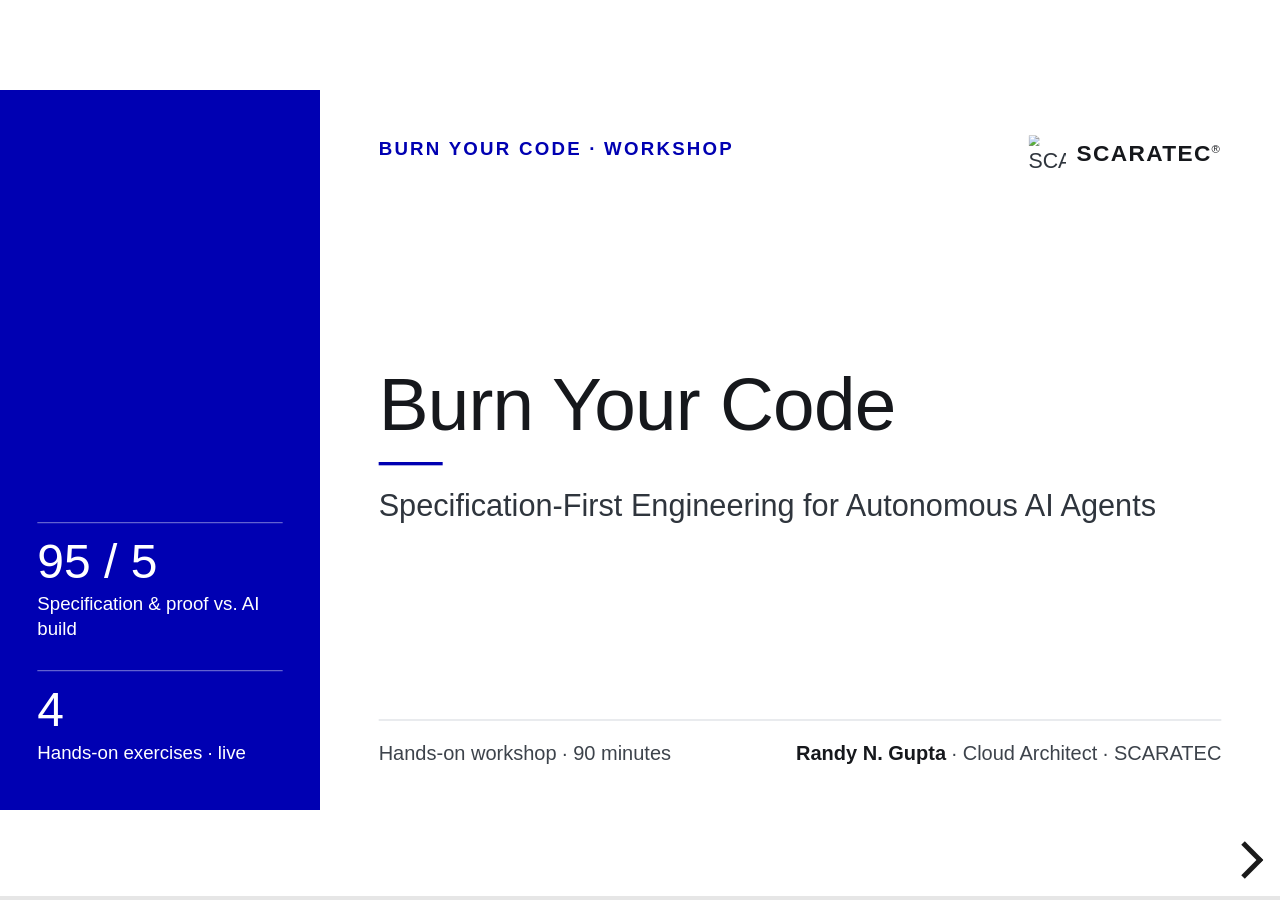
==== facilitator/slides/index.html @ 40cc586d "feat(facilitator): add the offline workshop deck and PDF 25 Reveal.js slides in SCARATEC design with" ====
<!doctype html>
<html lang="en">
<head>
  <meta charset="utf-8">
  <meta name="viewport" content="width=device-width, initial-scale=1.0">
  <title>Burn Your Code — Specification-First Engineering for Autonomous AI Agents</title>
  <link rel="stylesheet" href="reveal/dist/reset.css">
  <link rel="stylesheet" href="reveal/dist/reveal.css">
  <link rel="stylesheet" href="schriften/schriften.css">
  <link rel="stylesheet" href="deck.css">
</head>
<body>
  <div class="reveal">
    <div class="slides">

      <!-- 1 · Title -->
      <section class="slide slide--light" data-background-color="#ffffff">
        <div class="split-frame">
          <div class="split-pillar">
            <div class="pillar-metric">
              <p class="pillar-number">95 / 5</p>
              <p class="pillar-label">Specification &amp; proof vs. AI build</p>
            </div>
            <div class="pillar-metric">
              <p class="pillar-number">4</p>
              <p class="pillar-label">Hands-on exercises · live</p>
            </div>
          </div>
          <div class="split-stage">
            <div class="split-top">
              <p class="eyebrow">BURN YOUR CODE · WORKSHOP</p>
              <div class="brand-lockup">
                <img class="brand-emblem" src="marke/scaratec-logo-320.png" alt="SCARATEC emblem">
                <span class="brand-word">SCARATEC<sup>®</sup></span>
              </div>
            </div>
            <div class="hero-block">
              <h1 class="hero-title">Burn Your Code</h1>
              <div class="hero-rule"></div>
              <p class="hero-subtitle">Specification-First Engineering for Autonomous AI Agents</p>
            </div>
            <div class="split-footer">
              <span>Hands-on workshop · 90 minutes</span>
              <span><strong>Randy N. Gupta</strong> · Cloud Architect · SCARATEC</span>
            </div>
          </div>
        </div>
        <aside class="notes">
          Welcome. Today nobody writes application code by hand. We write what the code must do — and let an agent build it.
        </aside>
      </section>

      <!-- 2 · About me -->
      <section class="slide slide--light" data-background-color="#ffffff">
        <div class="slide-frame">
          <div class="slide-header">
            <div class="slide-header-main">
              <p class="eyebrow">02 · ABOUT ME</p>
            </div>
            <span class="slide-index">02 / 25</span>
          </div>
          <div class="slide-body">
            <div class="about-grid">
              <img class="about-photo" src="media/randy.jpg" alt="Portrait of Randy N. Gupta">
              <div>
                <h2 class="about-name">Randy N. Gupta</h2>
                <div class="hero-rule"></div>
                <p class="about-role">Cloud Architect · SCARATEC</p>
                <p class="about-contact">gupta@scaratec.com · www.scaratec.com</p>
                <div class="about-brand-focus">
                  <img class="brand-emblem" src="marke/scaratec-logo-320.png" alt="SCARATEC emblem">
                  <span class="brand-word">SCARATEC<sup>®</sup></span>
                </div>
              </div>
            </div>
          </div>
          <div class="about-badges-bar">
            <p class="about-badges-label">Certifications &amp; community</p>
            <div class="about-badges-list">
              <div class="badge-item">
                <img src="media/gde-cloud-ai.png" alt="Google Developer Expert — Google Cloud: Cloud AI">
                <span>Google Developer Expert · Cloud AI</span>
              </div>
              <div class="badge-item">
                <img src="media/cert-pca.png" alt="Google Cloud Professional Cloud Architect">
                <span>Professional Cloud Architect</span>
              </div>
            </div>
          </div>
        </div>
        <aside class="notes">
          I design cloud platforms at SCARATEC and build services with AI agents every day — specification first.
        </aside>
      </section>

      <!-- 3 · Agenda (90 min) -->
      <section class="slide slide--light" data-background-color="#ffffff">
        <div class="slide-frame">
          <div class="slide-header">
            <div class="slide-header-main">
              <p class="eyebrow">WORKSHOP SCHEDULE</p>
              <h2 class="slide-title">Agenda (90 min)</h2>
            </div>
            <span class="slide-index">03 / 25</span>
          </div>
          <div class="slide-body slide-body--top">
            <table class="deck-table agenda-table">
              <thead>
                <tr>
                  <th>Time</th>
                  <th>Block</th>
                </tr>
              </thead>
              <tbody>
                <tr>
                  <td class="agenda-time">0:00</td>
                  <td>Why specification-first</td>
                </tr>
                <tr>
                  <td class="agenda-time">0:08</td>
                  <td>Video: one prompt, a complete MCP server</td>
                </tr>
                <tr>
                  <td class="agenda-time">0:13</td>
                  <td>EquiGuard and the setup check</td>
                </tr>
                <tr class="agenda-row--exercise">
                  <td class="agenda-time">0:18</td>
                  <td>Exercise 1 · Decide the fence <span class="agenda-tag">▸ HANDS-ON</span></td>
                </tr>
                <tr class="agenda-row--exercise">
                  <td class="agenda-time">0:33</td>
                  <td>Exercise 2 · Make it red <span class="agenda-tag">▸ HANDS-ON</span></td>
                </tr>
                <tr class="agenda-row--exercise">
                  <td class="agenda-time">0:49</td>
                  <td>Exercise 3 · Let the critic find the bugs <span class="agenda-tag">▸ HANDS-ON</span></td>
                </tr>
                <tr class="agenda-row--exercise">
                  <td class="agenda-time">1:06</td>
                  <td>Exercise 4 · Burn your code <span class="agenda-tag">▸ HANDS-ON</span></td>
                </tr>
                <tr>
                  <td class="agenda-time">1:24</td>
                  <td>Wrap-up</td>
                </tr>
              </tbody>
            </table>
          </div>
        </div>
      </section>

      <!-- 4 · Vibe coding builds a house of cards -->
      <section class="slide slide--light" data-background-color="#ffffff">
        <div class="slide-frame">
          <div class="slide-header">
            <div class="slide-header-main">
              <p class="eyebrow">THE PROBLEM</p>
              <h2 class="slide-title">Vibe coding builds a house of cards</h2>
            </div>
            <span class="slide-index">04 / 25</span>
          </div>
          <div class="slide-body">
            <div class="card-grid-3">
              <div class="info-card">
                <p class="card-num">01</p>
                <p class="card-text">AI writes code faster than teams make decisions.</p>
              </div>
              <div class="info-card">
                <p class="card-num">02</p>
                <p class="card-text">Agents remember nothing between sessions.</p>
              </div>
              <div class="info-card">
                <p class="card-num">03</p>
                <p class="card-text">Every assumption that is not written down is renegotiated — or hallucinated — on the next prompt.</p>
              </div>
            </div>
          </div>
        </div>
        <aside class="notes">
          Ad-hoc prompting gives plausible code in minutes and unmaintainable debt in hours. The problem is not the model; it is the missing record of decisions.
        </aside>
      </section>

      <!-- 5 · The 95 / 5 shift -->
      <section class="slide slide--light" data-background-color="#ffffff">
        <div class="slide-frame">
          <div class="slide-header">
            <div class="slide-header-main">
              <p class="eyebrow">SPECIFICATION-FIRST</p>
              <h2 class="slide-title">The 95 / 5 shift</h2>
            </div>
            <span class="slide-index">05 / 25</span>
          </div>
          <div class="slide-body">
            <div class="shift-grid">
              <div class="shift-box shift-box--95">
                <p class="shift-big">95 %</p>
                <p class="shift-desc">understand the problem, decide, make it verifiable</p>
              </div>
              <div class="shift-box shift-box--5">
                <p class="shift-big">5 %</p>
                <p class="shift-desc">implementation by the AI</p>
              </div>
            </div>
            <div class="callout-bar callout-bar--blue">
              When the specification is complete, code becomes a disposable build artifact.
            </div>
          </div>
        </div>
      </section>

      <!-- 6 · The specification triad -->
      <section class="slide slide--light" data-background-color="#ffffff">
        <div class="slide-frame">
          <div class="slide-header">
            <div class="slide-header-main">
              <p class="eyebrow">THREE ARTIFACTS</p>
              <h2 class="slide-title">The specification triad</h2>
            </div>
            <span class="slide-index">06 / 25</span>
          </div>
          <div class="slide-body">
            <table class="deck-table triad-table">
              <thead>
                <tr>
                  <th>Register</th>
                  <th>Question</th>
                  <th>Where</th>
                </tr>
              </thead>
              <tbody>
                <tr>
                  <td class="triad-register">ADR — Architecture Decision Record</td>
                  <td>Why?</td>
                  <td class="triad-where">governance/adr/</td>
                </tr>
                <tr>
                  <td class="triad-register">LIM — Limitation Record</td>
                  <td>Where not (yet)?</td>
                  <td class="triad-where">governance/limitations/</td>
                </tr>
                <tr>
                  <td class="triad-register">Feature file + black-box steps</td>
                  <td>What, observably?</td>
                  <td class="triad-where">bdd/</td>
                </tr>
              </tbody>
            </table>
            <div class="callout-bar">
              All of it is Markdown and Gherkin: one agent can read the whole specification in one context window.
            </div>
          </div>
        </div>
      </section>

      <!-- 7 · Five phases, one rule -->
      <section class="slide slide--light" data-background-color="#ffffff">
        <div class="slide-frame">
          <div class="slide-header">
            <div class="slide-header-main">
              <p class="eyebrow">WORKFLOW</p>
              <h2 class="slide-title">Five phases, one rule</h2>
            </div>
            <span class="slide-index">07 / 25</span>
          </div>
          <div class="slide-body">
            <div class="phase-list">
              <div class="phase-row">
                <span class="phase-num">1.</span>
                <span class="phase-text">Decide → ADRs, LIMs</span>
                <span></span>
              </div>
              <div class="phase-row">
                <span class="phase-num">2.</span>
                <span class="phase-text">Error paths, then feature files</span>
                <span class="status-badge status-badge--red">■ RED</span>
              </div>
              <div class="phase-row">
                <span class="phase-num">3.</span>
                <span class="phase-text">Specification critic</span>
                <span class="status-badge status-badge--audited">◎ AUDITED</span>
              </div>
              <div class="phase-row">
                <span class="phase-num">4.</span>
                <span class="phase-text">Black-box steps + honesty audit</span>
                <span class="status-badge status-badge--still-red">◆ STILL RED</span>
              </div>
              <div class="phase-row">
                <span class="phase-num">5.</span>
                <span class="phase-text">Autonomous implementation, any language</span>
                <span class="status-badge status-badge--green">▲ GREEN</span>
              </div>
            </div>
            <div class="callout-bar callout-bar--dark">
              <strong>Feedback loop rule:</strong> whatever the critic, the audit or reality finds changes the ADR, LIM or feature file first — never the code directly.
            </div>
          </div>
        </div>
        <aside class="notes">
          Today you walk through phases 1, 2, 3 and 5. Phase 4 is the bonus.
        </aside>
      </section>

      <!-- 8 · Before the video (Dark) -->
      <section class="slide slide--dark" data-background-color="#0b0d12">
        <div class="slide-frame">
          <div class="slide-header">
            <div class="slide-header-main">
              <p class="eyebrow">LIVE RECORDING · CONTEXT</p>
              <h2 class="slide-title">Before the video</h2>
            </div>
            <span class="slide-index">08 / 25</span>
          </div>
          <div class="slide-body">
            <div class="dark-grid-2x2">
              <div class="dark-card">
                <p class="dark-card-label">SYSTEM</p>
                <p class="dark-card-value"><code>imap-mcp</code></p>
                <p class="dark-card-sub">a security-focused MCP server for mailboxes</p>
              </div>
              <div class="dark-card">
                <p class="dark-card-label">START</p>
                <p class="dark-card-value">0 lines</p>
                <p class="dark-card-sub">of server code</p>
              </div>
              <div class="dark-card">
                <p class="dark-card-label">INPUT (READ-ONLY)</p>
                <p class="dark-card-value">525 scenarios</p>
                <p class="dark-card-sub">40 ADRs · 23 LIMs · read-only</p>
              </div>
              <div class="dark-card">
                <p class="dark-card-label">AGENT</p>
                <p class="dark-card-value">Gemini 3.8 Flash</p>
                <p class="dark-card-sub">One prompt in the Antigravity CLI</p>
              </div>
            </div>
          </div>
        </div>
      </section>

      <!-- 9 · Video (Dark) -->
      <section class="slide slide--dark" data-background-color="#0b0d12">
        <div class="video-slide-frame">
          <div class="video-header">
            <p class="eyebrow">AUTONOMOUS REBUILD · 3:20 · NO SOUND</p>
            <p class="video-hint">Click video or press Enter to play / pause</p>
          </div>
          <div class="video-stage">
            <video id="rebuild-video" class="video-player" controls muted playsinline preload="metadata" poster="media/video-poster.png">
              <source src="media/Burn-Your-Code-Autonomous-Rebuild-imap-mcp.mp4" type="video/mp4">
            </video>
            <img class="video-print-poster" src="media/video-poster.png" alt="Autonomous rebuild video poster showing imap-mcp counters">
          </div>
        </div>
        <aside class="notes">
          Let it run. Point at the counters at the bottom: agent time, lines of Python, scenarios green.
        </aside>
      </section>

      <!-- 10 · What really happened -->
      <section class="slide slide--light" data-background-color="#ffffff">
        <div class="slide-frame">
          <div class="slide-header">
            <div class="slide-header-main">
              <p class="eyebrow">HONEST POST-RUN DEBRIEF</p>
              <h2 class="slide-title">What really happened</h2>
            </div>
            <span class="slide-index">10 / 25</span>
          </div>
          <div class="slide-body">
            <div class="fact-list">
              <div class="fact-row">
                <span class="fact-num">01</span>
                <span class="fact-text">525 / 525 scenarios green, twice in a row — re-run independently</span>
                <span></span>
              </div>
              <div class="fact-row">
                <span class="fact-num">02</span>
                <span class="fact-text">Specification unchanged · no web search · original code never reached</span>
                <span></span>
              </div>
              <div class="fact-row">
                <span class="fact-num">03</span>
                <span class="fact-text">10 h 14 min agent time, two stops because the model quota ran out</span>
                <span></span>
              </div>
              <div class="fact-row fact-row--warn">
                <span class="fact-num">04</span>
                <span class="fact-text">After the second resume the orchestrator edited code itself — a rule break</span>
                <span class="fact-tag">▲ RULE BREAK</span>
              </div>
              <div class="fact-row fact-row--warn">
                <span class="fact-num">05</span>
                <span class="fact-text">Found afterwards: a test password as fallback in the generated code. No scenario forbade it.</span>
                <span class="fact-tag">▲ SPEC GAP</span>
              </div>
            </div>
            <div class="callout-bar callout-bar--blue">
              The code is only as good as the specification.
            </div>
          </div>
        </div>
        <aside class="notes">
          Be honest about the run. The last bullet is the bridge to today: specifications have gaps, and today you close one.
        </aside>
      </section>

      <!-- 11 · Meet EquiGuard -->
      <section class="slide slide--light" data-background-color="#ffffff">
        <div class="slide-frame">
          <div class="slide-header">
            <div class="slide-header-main">
              <p class="eyebrow">THE WORKSHOP SYSTEM</p>
              <h2 class="slide-title">Meet EquiGuard</h2>
            </div>
            <span class="slide-index">11 / 25</span>
          </div>
          <div class="slide-body">
            <div class="equiguard-grid">
              <div class="equiguard-points">
                <div class="equiguard-point">
                  GPS collars on horses send a ping: <code class="code-inline">lon</code>, <code class="code-inline">lat</code>, <code class="code-inline">zone</code>
                </div>
                <div class="equiguard-point">
                  Inside the pasture polygon? If not: alert
                </div>
                <div class="equiguard-point">
                  Today: milestone 1 only — the geofence library as a small CLI, tested in milliseconds
                </div>
                <div class="equiguard-point equiguard-point--muted">
                  Milestones 2–4 (service, container, Cloud Run): see "Going further"
                </div>
              </div>
              <div class="equiguard-diagram">
                <div class="eq-node">
                  <p class="eq-node-title">COLLAR PING</p>
                  <p class="eq-node-body">lon, lat, zone</p>
                </div>
                <div class="eq-arrow">↓</div>
                <div class="eq-node eq-node--blue">
                  <p class="eq-node-title">MILESTONE 1 · TODAY</p>
                  <p class="eq-node-body">Geofence library CLI</p>
                </div>
                <div class="eq-arrow">↓</div>
                <div class="eq-node">
                  <p class="eq-node-title">VERDICT</p>
                  <p class="eq-node-body">INSIDE or ALERT</p>
                </div>
              </div>
            </div>
          </div>
        </div>
      </section>

      <!-- 12 · Setup check (Dark) -->
      <section class="slide slide--dark" data-background-color="#0b0d12">
        <div class="slide-frame">
          <div class="slide-header">
            <div class="slide-header-main">
              <p class="eyebrow">ENVIRONMENT CHECK</p>
              <h2 class="slide-title">Setup check</h2>
            </div>
            <span class="slide-index">12 / 25</span>
          </div>
          <div class="slide-body">
            <div class="setup-stack">
              <div class="cmd-panel cmd-panel--green">
                <div class="cmd-head">
                  <p class="cmd-label">1 · VERIFY WORKSHOP FOLDER</p>
                  <p class="cmd-note">Run before Exercise 1</p>
                </div>
                <pre class="cmd-pre">cd burn-your-code/workshop</pre>
                <pre class="cmd-pre">make check</pre>
              </div>

              <div class="cmd-panel">
                <div class="cmd-head">
                  <p class="cmd-label">2 · STANDARD EXERCISE COMMAND</p>
                  <p class="cmd-note">One command per exercise</p>
                </div>
                <pre class="cmd-pre cmd-pre--compact">agy --model gemini-3.8-flash-high --mode auto <span class="nowrap">-i "$(cat exercises/&lt;exercise&gt;/PROMPT.md)"</span></pre>
              </div>

              <div class="setup-row-2">
                <div class="ex-card ex-card--warn">
                  <p class="ex-card-title">◆ FIRST TIME IN FOLDER</p>
                  <p>Not prepared? Run <code class="code-inline">agy</code> once in this folder, answer "Yes, I trust this folder", <code class="code-inline">/exit</code> — then start the exercise.</p>
                </div>
                <div class="ex-card">
                  <p class="ex-card-title">RECOVERY &amp; BACKUP</p>
                  <p>Behind? <code class="code-inline">make exN-start</code> jumps in, <code class="code-inline">make exN-solution</code> loads the reference. Backups go to <code class="code-inline">.workshop-backup/</code>.</p>
                </div>
              </div>
            </div>
          </div>
        </div>
      </section>

      <!-- 13 · The question of the day -->
      <section class="slide slide--light" data-background-color="#ffffff">
        <div class="slide-frame">
          <div class="slide-header">
            <div class="slide-header-main">
              <p class="eyebrow">EQUIGUARD · THE QUESTION OF THE DAY</p>
            </div>
            <span class="slide-index">13 / 25</span>
          </div>
          <div class="slide-body">
            <div class="polygon-layout">
              <div class="polygon-left">
                <div>
                  <h2 class="question-big">A horse stands exactly on the fence.</h2>
                  <p class="question-emphasis">Inside or outside?</p>
                </div>
                <div class="gap-card">
                  <p class="gap-title">ADR-0001 GAP</p>
                  <p class="gap-text">ADR-0001 says "ray casting". It says nothing about the fence — and ray casting is ambiguous there.</p>
                </div>
              </div>
              <div class="polygon-panel">
                <div class="polygon-panel-head">
                  <span class="polygon-panel-title">HOMEPASTURE POLYGON</span>
                  <span class="polygon-panel-meta">ray casting = ??</span>
                </div>
                <svg class="polygon-svg" viewBox="0 0 772 620" role="img" aria-label="HomePasture polygon showing a square marker on an edge and a diamond marker on a vertex with dashed ray casting arrows">
                  <defs>
                    <marker id="ray-arrow" viewBox="0 0 12 12" refX="10" refY="6" markerWidth="10" markerHeight="10" orient="auto">
                      <path d="M 0 1 L 12 6 L 0 11 z" fill="#3d434b"></path>
                    </marker>
                  </defs>
                  <!-- Subtle coordinate grid -->
                  <g stroke="#dfe2e6" stroke-width="1">
                    <line x1="20" y1="120" x2="752" y2="120"></line>
                    <line x1="20" y1="240" x2="752" y2="240"></line>
                    <line x1="20" y1="360" x2="752" y2="360"></line>
                    <line x1="20" y1="480" x2="752" y2="480"></line>
                    <line x1="160" y1="20" x2="160" y2="560"></line>
                    <line x1="340" y1="20" x2="340" y2="560"></line>
                    <line x1="520" y1="20" x2="520" y2="560"></line>
                    <line x1="700" y1="20" x2="700" y2="560"></line>
                  </g>
                  <!-- Pasture polygon -->
                  <polygon points="84,188 456,118 614,330 416,526 128,456" fill="#eef0ff" stroke="#0000b2" stroke-width="5"></polygon>
                  <!-- Vertices -->
                  <circle cx="84" cy="188" r="8" fill="#0000b2"></circle>
                  <circle cx="456" cy="118" r="8" fill="#0000b2"></circle>
                  <circle cx="416" cy="526" r="8" fill="#0000b2"></circle>
                  <circle cx="128" cy="456" r="8" fill="#0000b2"></circle>
                  <!-- Ray-casting arrows -->
                  <line x1="286" y1="153" x2="736" y2="153" stroke="#3d434b" stroke-width="3.5" stroke-dasharray="12 8" marker-end="url(#ray-arrow)"></line>
                  <line x1="634" y1="330" x2="736" y2="330" stroke="#3d434b" stroke-width="3.5" stroke-dasharray="12 8" marker-end="url(#ray-arrow)"></line>
                  <!-- Point on Edge (Square) -->
                  <rect x="256" y="139" width="28" height="28" fill="#0000b2" stroke="#ffffff" stroke-width="3"></rect>
                  <line x1="270" y1="78" x2="270" y2="138" stroke="#0000b2" stroke-width="3"></line>
                  <rect x="140" y="20" width="260" height="58" fill="#ffffff" stroke="#0000b2" stroke-width="3"></rect>
                  <text x="270" y="59" text-anchor="middle" font-family="Roboto Mono, monospace" font-weight="700" font-size="28" fill="#0000b2">■ ON EDGE</text>
                  <!-- Point on Vertex (Diamond) -->
                  <polygon points="614,308 636,330 614,352 592,330" fill="#a1121b" stroke="#ffffff" stroke-width="3"></polygon>
                  <line x1="614" y1="354" x2="614" y2="414" stroke="#a1121b" stroke-width="3"></line>
                  <rect x="444" y="414" width="288" height="58" fill="#ffffff" stroke="#a1121b" stroke-width="3"></rect>
                  <text x="588" y="453" text-anchor="middle" font-family="Roboto Mono, monospace" font-weight="700" font-size="28" fill="#a1121b">◆ ON VERTEX</text>
                  <!-- Center & Axis Labels -->
                  <text x="330" y="334" text-anchor="middle" font-family="Roboto Mono, monospace" font-weight="700" font-size="30" fill="#0000b2">INSIDE?</text>
                  <text x="20" y="604" font-family="Roboto Mono, monospace" font-weight="500" font-size="28" fill="#3d434b">lon / lat</text>
                </svg>
              </div>
            </div>
          </div>
        </div>
      </section>

      <!-- 14 · Exercise 1 · Decide the fence · 12 min (Dark) -->
      <section class="slide slide--dark" data-background-color="#0b0d12">
        <div class="slide-frame">
          <div class="ex-header">
            <div class="slide-header-main">
              <p class="eyebrow">EXERCISE 1 OF 4 · PHASE 1: DECIDE</p>
              <h2 class="slide-title">Decide the fence</h2>
            </div>
            <div class="time-box">
              <p class="time-label">TIME</p>
              <p class="time-value">12 min</p>
            </div>
          </div>
          <div class="slide-body slide-body--top">
            <div class="cmd-panel">
              <div class="cmd-head">
                <p class="cmd-label">COMMAND</p>
                <p class="cmd-note">Run in workshop folder</p>
              </div>
              <pre class="cmd-pre">agy --model gemini-3.8-flash-high --mode auto <span class="nowrap">-i "$(cat exercises/ex1-fence-decision/PROMPT.md)"</span></pre>
            </div>
            <div class="ex-columns">
              <div class="ex-card">
                <p class="ex-card-title">GOAL</p>
                <p>An architecture decision in dialogue with the agent — one question at a time.</p>
              </div>
              <div class="ex-card ex-card--done">
                <p class="ex-card-title">✓ DONE WHEN</p>
                <ul class="ex-list">
                  <li><code class="code-inline">governance/adr/0005-*.md</code> exists</li>
                  <li>Deferred topics are in <code class="code-inline">governance/limitations/0004-*.md</code></li>
                  <li>Both indexes list them</li>
                </ul>
              </div>
            </div>
          </div>
        </div>
      </section>

      <!-- 15 · Debrief 1 -->
      <section class="slide slide--light" data-background-color="#ffffff">
        <div class="slide-frame">
          <div class="slide-header">
            <div class="slide-header-main">
              <p class="eyebrow">DEBRIEF · EXERCISE 1</p>
              <h2 class="slide-title">Debrief 1</h2>
            </div>
            <span class="slide-index">15 / 25</span>
          </div>
          <div class="slide-body">
            <div class="debrief-stack">
              <div class="debrief-card">
                <p class="debrief-label">01 · PRINCIPLE</p>
                <p class="debrief-text">Inside or outside? Both are legitimate — as long as the decision is written down.</p>
              </div>
              <div class="debrief-card debrief-card--highlight">
                <p class="debrief-label">02 · REFERENCE DECISION</p>
                <p class="debrief-text">On the fence counts as <strong>inside</strong>; tolerance <code class="code-inline">1e-9°</code> (about 0.1 mm, rounding only); GPS accuracy deferred to <code class="code-inline">LIM-0004</code>.</p>
              </div>
              <div class="debrief-card">
                <p class="debrief-label">03 · WHY A LIM MATTERS</p>
                <p class="debrief-text">A LIM tells the next agent what <em>not</em> to "fix".</p>
              </div>
            </div>
          </div>
        </div>
      </section>

      <!-- 16 · Exercise 2 · Make it red · 13 min (Dark) -->
      <section class="slide slide--dark" data-background-color="#0b0d12">
        <div class="slide-frame">
          <div class="ex-header">
            <div class="slide-header-main">
              <p class="eyebrow">EXERCISE 2 OF 4 · PHASE 2: RED</p>
              <h2 class="slide-title">Make it red</h2>
            </div>
            <div class="time-box">
              <p class="time-label">TIME</p>
              <p class="time-value">13 min</p>
            </div>
          </div>
          <div class="slide-body slide-body--top">
            <div class="cmd-panel">
              <div class="cmd-head">
                <p class="cmd-label">COMMAND</p>
                <p class="cmd-note">Run in workshop folder</p>
              </div>
              <pre class="cmd-pre">agy --model gemini-3.8-flash-high --mode auto <span class="nowrap">-i "$(cat exercises/ex2-red-scenarios/PROMPT.md)"</span></pre>
            </div>
            <div class="ex-columns">
              <div class="ex-card">
                <p class="ex-card-title">GOAL</p>
                <p>Error paths first, then scenarios — and a red test suite.</p>
              </div>
              <div class="ex-card ex-card--done">
                <p class="ex-card-title">✓ DONE WHEN</p>
                <ul class="ex-list">
                  <li>New rows in <code class="code-inline">bdd/00_error_path_enumeration.md</code></li>
                  <li>A new scenario outline in <code class="code-inline">bdd/mi1_geofence_library.feature</code></li>
                  <li><code class="code-inline">make test-mi1</code> is <span class="status-badge status-badge--dark-red">■ RED</span>, the 16 old scenarios still pass</li>
                </ul>
              </div>
            </div>
          </div>
        </div>
      </section>

      <!-- 17 · Debrief 2 -->
      <section class="slide slide--light" data-background-color="#ffffff">
        <div class="slide-frame">
          <div class="slide-header">
            <div class="slide-header-main">
              <p class="eyebrow">DEBRIEF · EXERCISE 2</p>
              <h2 class="slide-title">Debrief 2</h2>
            </div>
            <span class="slide-index">17 / 25</span>
          </div>
          <div class="slide-body">
            <div class="debrief-stack">
              <div class="stat-grid-3">
                <div class="stat-card">
                  <p class="stat-num">4</p>
                  <p class="stat-desc">vertices (on the fence)</p>
                </div>
                <div class="stat-card">
                  <p class="stat-num">4</p>
                  <p class="stat-desc">edge midpoints</p>
                </div>
                <div class="stat-card">
                  <p class="stat-num">4</p>
                  <p class="stat-desc">negative controls 0.1 m from the fence</p>
                </div>
              </div>
              <div class="debrief-card debrief-card--red">
                <p class="debrief-label">■ RED · 24 PASSED, 4 FAILED (12 ROWS)</p>
                <p class="debrief-text">The old code says "outside" for some points on the fence and "inside" for others.</p>
              </div>
              <div class="debrief-card">
                <p class="debrief-label">ANTI-CHEAT DESIGN</p>
                <p class="debrief-text">Without the negative controls, a huge tolerance would also turn green.</p>
              </div>
            </div>
          </div>
        </div>
      </section>

      <!-- 18 · Exercise 3 · Let the critic find the bugs · 13 min (Dark) -->
      <section class="slide slide--dark" data-background-color="#0b0d12">
        <div class="slide-frame">
          <div class="ex-header">
            <div class="slide-header-main">
              <p class="eyebrow">EXERCISE 3 OF 4 · PHASE 3: AUDITED</p>
              <h2 class="slide-title">Let the critic find the bugs</h2>
            </div>
            <div class="time-box">
              <p class="time-label">TIME</p>
              <p class="time-value">13 min</p>
            </div>
          </div>
          <div class="slide-body slide-body--top">
            <div class="cmd-panel">
              <div class="cmd-head">
                <p class="cmd-label">COMMAND</p>
                <p class="cmd-note">Run <code class="code-inline">make ex3-start</code>, then in a new session</p>
              </div>
              <pre class="cmd-pre">make ex3-start</pre>
              <pre class="cmd-pre">agy --model gemini-3.8-flash-high --mode auto <span class="nowrap">-i "$(cat exercises/ex3-spec-critic/PROMPT.md)"</span></pre>
            </div>
            <div class="ex-columns">
              <div class="ex-card">
                <p class="ex-card-title">GOAL</p>
                <p>Five defects are hidden in the specification. The critic reads only Markdown and Gherkin.</p>
              </div>
              <div class="ex-card ex-card--done">
                <p class="ex-card-title">✓ DONE WHEN</p>
                <ul class="ex-list">
                  <li>You have the findings table</li>
                  <li>You know how many of the five defects it found</li>
                </ul>
              </div>
            </div>
          </div>
        </div>
      </section>

      <!-- 19 · Reveal: the five defects -->
      <section class="slide slide--light" data-background-color="#ffffff">
        <div class="slide-frame">
          <div class="slide-header">
            <div class="slide-header-main">
              <p class="eyebrow">DEBRIEF · EXERCISE 3</p>
              <h2 class="slide-title">Reveal: the five defects</h2>
            </div>
            <span class="slide-index">19 / 25</span>
          </div>
          <div class="slide-body slide-body--top">
            <table class="deck-table defect-table">
              <thead>
                <tr>
                  <th>#</th>
                  <th>Edge</th>
                  <th>Defect</th>
                </tr>
              </thead>
              <tbody>
                <tr>
                  <td class="defect-num">1</td>
                  <td class="defect-edge">Decisions vs. scenarios</td>
                  <td>A vertex is expected outside — <code class="code-inline">ADR-0005</code> says inside</td>
                </tr>
                <tr>
                  <td class="defect-num">2</td>
                  <td class="defect-edge">Scenario honesty</td>
                  <td>Negative controls beyond the fence removed; error path 1.7 still claims them</td>
                </tr>
                <tr>
                  <td class="defect-num">3</td>
                  <td class="defect-edge">Record vs. record</td>
                  <td><code class="code-inline">LIM-0004</code> says tolerance <code class="code-inline">1e-6°</code>, <code class="code-inline">ADR-0005</code> says <code class="code-inline">1e-9°</code></td>
                </tr>
                <tr>
                  <td class="defect-num">4</td>
                  <td class="defect-edge">Feature vs. feature</td>
                  <td>MI3 expects <code class="code-inline">GEOFENCE_BREACH</code>, MI2 and <code class="code-inline">ADR-0003</code> say <code class="code-inline">GEOFENCE_VIOLATION</code></td>
                </tr>
                <tr>
                  <td class="defect-num">5</td>
                  <td class="defect-edge">Binding set</td>
                  <td>ADR index lists <code class="code-inline">ADR-0005</code> as Proposed, the record says Accepted</td>
                </tr>
              </tbody>
            </table>
          </div>
        </div>
        <aside class="notes">
          Ask for a show of hands: who found all five? Who got findings that are not on this list — are they real?
        </aside>
      </section>

      <!-- 20 · Exercise 4 · Burn your code · 15 min (Dark) -->
      <section class="slide slide--dark" data-background-color="#0b0d12">
        <div class="slide-frame slide-frame--wide-cmd">
          <div class="ex-header">
            <div class="slide-header-main">
              <p class="eyebrow">EXERCISE 4 OF 4 · PHASE 5: GREEN</p>
              <h2 class="slide-title">Burn your code</h2>
            </div>
            <div class="time-box">
              <p class="time-label">TIME</p>
              <p class="time-value">15 min</p>
            </div>
          </div>
          <div class="slide-body slide-body--top">
            <div class="cmd-panel cmd-panel--wide">
              <div class="cmd-head">
                <p class="cmd-label">COMMAND</p>
                <p class="cmd-note">Replace <code class="code-inline">Python</code> with any language installed</p>
              </div>
              <pre class="cmd-pre">make ex4-start</pre>
              <pre class="cmd-pre cmd-pre--single">agy --model gemini-3.8-flash-high --mode auto -i "$(sed 's/LANGUAGE/Python/g' exercises/ex4-burn-and-rebuild/PROMPT.md)"</pre>
            </div>
            <div class="ex-columns">
              <div class="ex-card">
                <p class="ex-card-title">GOAL</p>
                <p><code class="code-inline">make ex4-start</code> deletes all application code — <code class="code-inline">make test-mi1</code> is <span class="status-badge status-badge--dark-red">■ RED</span>. Pick any language installed on your laptop. Python always works.</p>
              </div>
              <div class="ex-card ex-card--done">
                <p class="ex-card-title">✓ DONE WHEN</p>
                <ul class="ex-list">
                  <li><code class="code-inline">make test-mi1</code> is <span class="status-badge status-badge--dark-green">▲ GREEN</span> with 28 scenarios</li>
                  <li>Nothing under <code class="code-inline">governance/</code> or <code class="code-inline">bdd/</code> changed</li>
                </ul>
              </div>
            </div>
          </div>
        </div>
      </section>

      <!-- 21 · Debrief 4 -->
      <section class="slide slide--light" data-background-color="#ffffff">
        <div class="slide-frame">
          <div class="slide-header">
            <div class="slide-header-main">
              <p class="eyebrow">DEBRIEF · EXERCISE 4</p>
              <h2 class="slide-title">Debrief 4</h2>
            </div>
            <span class="slide-index">21 / 25</span>
          </div>
          <div class="slide-body">
            <div class="debrief4-grid">
              <div class="debrief-stack">
                <div class="debrief-card">
                  <p class="debrief-label">POLYGLOT CHECK</p>
                  <p class="debrief-text">Show of hands: which languages turned green?</p>
                </div>
                <div class="debrief-card debrief-card--highlight">
                  <p class="debrief-label">INVARIANT ACROSS LANGUAGES</p>
                  <p class="debrief-text">Same specification, different code — and the fence rule held in every language.</p>
                </div>
              </div>
              <div class="metric-monolith">
                <p class="metric-monolith-num">3–7 min</p>
                <p class="metric-monolith-text">In our dry runs Gemini 3.8 Flash needed 3 to 7 minutes.</p>
              </div>
            </div>
          </div>
        </div>
      </section>

      <!-- 22 · Bonus · Can the tests cheat? (Dark) -->
      <section class="slide slide--dark" data-background-color="#0b0d12">
        <div class="slide-frame">
          <div class="ex-header">
            <div class="slide-header-main">
              <p class="eyebrow">BONUS · PHASE 4: HONESTY AUDIT</p>
              <h2 class="slide-title">Can the tests cheat?</h2>
            </div>
            <div class="time-box">
              <p class="time-label">PHASE</p>
              <p class="time-value">BONUS</p>
            </div>
          </div>
          <div class="slide-body slide-body--top">
            <div class="cmd-panel cmd-panel--amber">
              <div class="cmd-head">
                <p class="cmd-label">COMMAND</p>
                <p class="cmd-note">Run <code class="code-inline">make bonus-start</code> first</p>
              </div>
              <pre class="cmd-pre">make bonus-start</pre>
              <pre class="cmd-pre">agy --model gemini-3.8-flash-high --mode auto <span class="nowrap">-i "$(cat exercises/bonus-step-honesty/PROMPT.md)"</span></pre>
            </div>
            <div class="ex-columns">
              <div class="ex-card ex-card--warn">
                <p class="ex-card-title">◆ THE TRAP</p>
                <p><code class="code-inline">make bonus-start</code> — <code class="code-inline">make test-mi1</code> turns <span class="status-badge status-badge--dark-green">▲ GREEN</span> although the code knows nothing about the fence.</p>
              </div>
              <div class="ex-card">
                <p class="ex-card-title">CORE PRINCIPLE</p>
                <p>A green suite means nothing if the steps decide the result themselves.</p>
              </div>
            </div>
          </div>
        </div>
      </section>

      <!-- 23 · Take home -->
      <section class="slide slide--light" data-background-color="#ffffff">
        <div class="slide-frame">
          <div class="slide-header">
            <div class="slide-header-main">
              <p class="eyebrow">SUMMARY</p>
              <h2 class="slide-title">Take home</h2>
            </div>
            <span class="slide-index">23 / 25</span>
          </div>
          <div class="slide-body">
            <div class="debrief-stack">
              <div class="takehome-row">
                <span class="takehome-num">01</span>
                <p class="takehome-text">ADRs (why), LIMs (where not) and Gherkin (what) form a specification that fits in one context window.</p>
              </div>
              <div class="takehome-row">
                <span class="takehome-num">02</span>
                <p class="takehome-text">An independent critic audits the specification before the first line of code — every finding becomes a scenario, ADR or LIM.</p>
              </div>
              <div class="takehome-row">
                <span class="takehome-num">03</span>
                <p class="takehome-text">Black-box steps over independent channels make the implementation replaceable — in any language.</p>
              </div>
            </div>
          </div>
        </div>
      </section>

      <!-- 24 · Going further -->
      <section class="slide slide--light" data-background-color="#ffffff">
        <div class="slide-frame">
          <div class="slide-header">
            <div class="slide-header-main">
              <p class="eyebrow">RESOURCES &amp; NEXT STEPS</p>
              <h2 class="slide-title">Going further</h2>
            </div>
            <span class="slide-index">24 / 25</span>
          </div>
          <div class="slide-body">
            <div class="grid-2x2">
              <div class="resource-card">
                <div>
                  <p class="resource-title">Full five-phase cycle</p>
                  <p class="resource-detail">Complete walkthrough and instructions</p>
                </div>
                <p class="resource-mono">workshop/README.md</p>
              </div>
              <div class="resource-card">
                <div>
                  <p class="resource-title">Milestones 2–4</p>
                  <p class="resource-detail">HTTP service, container, live on Cloud Run</p>
                </div>
                <p class="resource-mono">EquiGuard roadmap</p>
              </div>
              <div class="resource-card">
                <div>
                  <p class="resource-title">BDD Guidelines v1.9.0</p>
                  <p class="resource-detail">Normative specification methodology</p>
                </div>
                <p class="resource-mono">BDD_GUIDELINES_v1.9.0_EN.md</p>
              </div>
              <div class="resource-card">
                <div>
                  <p class="resource-title">Workshop repository</p>
                  <p class="resource-detail">Slides, exercises, and reference solutions</p>
                </div>
                <p class="resource-mono">github.com/scaratec/burn-your-code</p>
              </div>
            </div>
          </div>
        </div>
      </section>

      <!-- 25 · Thank you -->
      <section class="slide slide--light" data-background-color="#ffffff">
        <div class="split-frame">
          <div class="split-pillar">
            <div class="pillar-metric">
              <p class="pillar-number">90 min</p>
              <p class="pillar-label">Specification-First Engineering</p>
            </div>
            <div class="pillar-metric">
              <p class="pillar-number">5</p>
              <p class="pillar-label">Phases · one feedback rule</p>
            </div>
          </div>
          <div class="split-stage">
            <div class="split-top">
              <p class="eyebrow">BURN YOUR CODE · WRAP-UP</p>
              <div class="brand-lockup">
                <img class="brand-emblem" src="marke/scaratec-logo-320.png" alt="SCARATEC emblem">
                <span class="brand-word">SCARATEC<sup>®</sup></span>
              </div>
            </div>
            <div class="hero-block">
              <h2 class="hero-title">Thank you</h2>
              <div class="hero-rule"></div>
              <p class="hero-subtitle">Randy N. Gupta · Cloud Architect · SCARATEC</p>
            </div>
            <div class="split-footer">
              <span><strong>gupta@scaratec.com</strong> · www.scaratec.com</span>
              <span>github.com/scaratec/burn-your-code</span>
            </div>
          </div>
        </div>
      </section>

    </div>
  </div>

  <script src="reveal/dist/reveal.js"></script>
  <script src="reveal/plugin/notes/notes.js"></script>
  <script>
    (function () {
      var prefersReduced = window.matchMedia && window.matchMedia("(prefers-reduced-motion: reduce)").matches;
      Reveal.initialize({
        width: 1920,
        height: 1080,
        margin: 0,
        minScale: 0.2,
        maxScale: 2.0,
        center: false,
        hash: true,
        controls: true,
        progress: true,
        slideNumber: false,
        showNotes: false,
        transition: prefersReduced ? "none" : "fade",
        backgroundTransition: prefersReduced ? "none" : "fade",
        transitionSpeed: "fast",
        plugins: [RevealNotes]
      });

      var video = document.getElementById("rebuild-video");
      if (video) {
        function toggleVideo() {
          if (video.paused) {
            video.play();
          } else {
            video.pause();
          }
        }
        video.addEventListener("click", function (ev) {
          if (ev.target === video) {
            // Native controls handle play/pause when clicked; ensure keyboard focus
            video.focus();
          }
        });
        document.addEventListener("keydown", function (ev) {
          var current = Reveal.getCurrentSlide();
          if (!current || !current.contains(video)) {
            return;
          }
          if (ev.key === "Enter" || ev.key === "p" || ev.key === "P") {
            ev.preventDefault();
            toggleVideo();
          }
        });
      }
    })();
  </script>
</body>
</html>
---- facilitator/slides/schriften/schriften.css ----
/* Schriften des Kundenportals, selbst ausgeliefert (keine fremden Hosts). Lizenz: SIL Open Font License 1.1, je Ordner OFL.txt.
   Variable Schriften mit Gewichtsachse, Zeichensatz Latin. Für Seiten ohne Webserver (file://) gibt es schriften-eingebettet.css
   mit denselben Dateien als data-URL (erzeugt mit werkzeug/schriften.mjs); im Produkt gilt diese Datei, weil die CSP font-src 'self' keine data-URLs erlaubt. */
@font-face { font-family: "Raleway"; font-style: normal; font-weight: 100 900; font-display: swap; src: url("raleway/raleway-var-latin.woff2") format("woff2"); }
@font-face { font-family: "Roboto"; font-style: normal; font-weight: 100 900; font-display: swap; src: url("roboto/roboto-var-latin.woff2") format("woff2"); }
@font-face { font-family: "Roboto Mono"; font-style: normal; font-weight: 100 700; font-display: swap; src: url("roboto-mono/roboto-mono-var-latin.woff2") format("woff2"); }
---- facilitator/slides/deck.css ----
/* SCARATEC Workshop Deck Stylesheet — Burn Your Code */

:root {
  /* Light mode tokens (SCARATEC-CI) */
  --grund: #ffffff;
  --flaeche: #f6f6f6;
  --flaeche-2: #eceef1;
  --tinte: #16181c;
  --text: #2f353d;
  --leise: #3d434b;
  --linie: #dfe2e6;
  --akzent: #0000b2;
  --akzent-tief: #000080;
  --akzent-hauch: #eef0ff;
  --auf-akzent: #ffffff;
  --halt: #a1121b;
  --halt-hauch: #fdf3f3;
  --gut-signal: #124c22;
  --gut-hauch: #eaf7ee;
  --frist: #633b00;
  --frist-hauch: #fbf5e8;

  /* Dark workbench tokens */
  --d-grund: #0b0d12;
  --d-flaeche: #16181c;
  --d-flaeche-2: #1f232b;
  --d-tinte: #ffffff;
  --d-text: #e8e9ec;
  --d-leise: #c9ccd2;
  --d-linie: #3a414e;
  --d-akzent: #9aa6ff;
  --d-akzent-stark: #c3c9ff;
  --d-akzent-hauch: #161a33;
  --d-halt: #ff9c9c;
  --d-gut: #86d69a;
  --d-frist: #f2c76a;

  /* Typography */
  --font-display: "Raleway", "Helvetica Neue", Arial, sans-serif;
  --font-body: "Roboto", "Helvetica Neue", Arial, sans-serif;
  --font-mono: "Roboto Mono", ui-monospace, monospace;
}

*,
*::before,
*::after {
  box-sizing: border-box;
  border-radius: 0 !important;
  box-shadow: none !important;
}

html,
body {
  margin: 0;
  padding: 0;
  width: 100%;
  height: 100%;
  background: var(--grund);
  font-family: var(--font-body);
  font-size: 32px;
  line-height: 1.4;
  color: var(--text);
  -webkit-font-smoothing: antialiased;
}

/* Reveal.js structural overrides for exact 1920x1080 canvas */
.reveal {
  font-family: var(--font-body);
  font-size: 32px;
  font-weight: 400;
  color: var(--text);
}

.reveal .slides {
  text-align: left;
}

.reveal .slides section {
  width: 1920px;
  height: 1080px;
  padding: 0;
  margin: 0;
  overflow: hidden;
  text-align: left;
  font-size: 32px;
  line-height: 1.4;
}

.reveal .controls {
  color: var(--akzent);
}

.reveal .progress {
  height: 4px;
  color: var(--akzent);
  background: rgba(128, 128, 128, 0.2);
}

.reveal aside.notes {
  display: none !important;
}

/* Brand mark */
.brand-lockup {
  display: inline-flex;
  align-items: center;
  gap: 16px;
}

.brand-emblem {
  width: 56px;
  height: 54px;
  display: block;
  object-fit: contain;
}

.brand-word {
  font-family: var(--font-body);
  font-weight: 700;
  font-size: 34px;
  line-height: 1;
  letter-spacing: 0.06em;
  color: var(--tinte);
}

.brand-word sup {
  font-size: 0.5em;
  font-weight: 400;
  vertical-align: super;
  line-height: 0;
}

.slide--dark .brand-word {
  color: var(--d-tinte);
}

/* Base slide frames */
.slide-frame {
  width: 1920px;
  height: 1080px;
  padding: 68px 88px 64px 88px;
  display: flex;
  flex-direction: column;
  justify-content: space-between;
  position: relative;
}

.slide-frame--wide-cmd {
  padding: 68px 40px 64px 40px;
}

.slide--light .slide-frame {
  background: var(--grund);
  color: var(--text);
}

.slide--dark .slide-frame {
  background: var(--d-grund);
  color: var(--d-text);
}

/* Header block */
.slide-header {
  display: flex;
  justify-content: space-between;
  align-items: flex-start;
  gap: 40px;
  margin-bottom: 32px;
}

.slide-header-main {
  flex: 1;
}

.eyebrow {
  font-family: var(--font-display);
  font-weight: 600;
  font-size: 28px;
  line-height: 1.2;
  letter-spacing: 0.12em;
  text-transform: uppercase;
  color: var(--akzent);
  margin: 0 0 12px 0;
}

.slide--dark .eyebrow {
  color: var(--d-akzent);
}

.slide-title {
  font-family: var(--font-display);
  font-weight: 300;
  font-size: 64px;
  line-height: 1.12;
  letter-spacing: -0.005em;
  color: var(--tinte);
  margin: 0;
}

.slide--dark .slide-title {
  color: var(--d-tinte);
}

.slide-index {
  font-family: var(--font-mono);
  font-weight: 500;
  font-size: 28px;
  line-height: 1;
  color: var(--leise);
  font-feature-settings: "zero" 1;
  white-space: nowrap;
  padding-top: 6px;
}

.slide--dark .slide-index {
  color: var(--d-leise);
}

.slide-body {
  flex: 1;
  display: flex;
  flex-direction: column;
  justify-content: center;
}

.slide-body--top {
  justify-content: flex-start;
}

/* Inline code & command blocks */
code {
  font-family: var(--font-mono);
  font-feature-settings: "zero" 1;
}

.code-inline {
  font-family: var(--font-mono);
  font-feature-settings: "zero" 1;
  font-size: 28px;
  font-weight: 500;
  padding: 2px 10px;
  background: var(--flaeche);
  border: 1px solid var(--linie);
  color: var(--akzent);
  white-space: nowrap;
}

.slide--dark .code-inline {
  background: var(--d-flaeche-2);
  border-color: var(--d-linie);
  color: var(--d-akzent-stark);
}

.nowrap {
  white-space: nowrap;
}

/* Title & Thank-you Split Layout (Slides 1 & 25) */
.split-frame {
  width: 1920px;
  height: 1080px;
  padding: 0;
  display: grid;
  grid-template-columns: 480px 1fr;
  background: var(--grund);
}

.split-pillar {
  background: var(--akzent);
  color: var(--auf-akzent);
  padding: 68px 56px;
  display: flex;
  flex-direction: column;
  justify-content: flex-end;
  gap: 44px;
}

.pillar-metric {
  border-top: 2px solid rgba(255, 255, 255, 0.38);
  padding-top: 20px;
}

.pillar-number {
  font-family: var(--font-display);
  font-weight: 300;
  font-size: 72px;
  line-height: 1.05;
  color: #ffffff;
  margin: 0 0 8px 0;
}

.pillar-label {
  font-family: var(--font-body);
  font-weight: 400;
  font-size: 28px;
  line-height: 1.3;
  color: #ffffff;
  margin: 0;
}

.split-stage {
  padding: 68px 88px 64px 88px;
  display: flex;
  flex-direction: column;
  justify-content: space-between;
  background: var(--grund);
}

.split-top {
  display: flex;
  justify-content: space-between;
  align-items: center;
}

.hero-block {
  max-width: 1200px;
}

.hero-title {
  font-family: var(--font-display);
  font-weight: 300;
  font-size: 112px;
  line-height: 1.04;
  letter-spacing: -0.01em;
  color: var(--tinte);
  margin: 0 0 28px 0;
}

.hero-rule {
  width: 96px;
  height: 5px;
  background: var(--akzent);
  margin: 0 0 32px 0;
}

.hero-subtitle {
  font-family: var(--font-display);
  font-weight: 400;
  font-size: 46px;
  line-height: 1.25;
  color: var(--text);
  margin: 0;
}

.split-footer {
  border-top: 2px solid var(--linie);
  padding-top: 28px;
  display: flex;
  justify-content: space-between;
  align-items: baseline;
  gap: 32px;
  font-size: 30px;
  color: var(--leise);
}

.split-footer strong {
  color: var(--tinte);
  font-weight: 600;
}

/* Slide 2: About me */
.about-grid {
  display: grid;
  grid-template-columns: 420px 1fr;
  gap: 72px;
  align-items: center;
  margin-top: 8px;
}

.about-photo {
  width: 420px;
  height: 420px;
  object-fit: cover;
  display: block;
  border: 4px solid var(--akzent);
}

.about-name {
  font-family: var(--font-display);
  font-weight: 300;
  font-size: 76px;
  line-height: 1.08;
  color: var(--tinte);
  margin: 0 0 18px 0;
}

.about-role {
  font-family: var(--font-display);
  font-weight: 600;
  font-size: 42px;
  line-height: 1.2;
  color: var(--akzent);
  margin: 0 0 32px 0;
}

.about-contact {
  background: var(--flaeche);
  border-left: 6px solid var(--akzent);
  padding: 24px 32px;
  font-size: 34px;
  font-weight: 500;
  color: var(--tinte);
  margin: 0 0 32px 0;
  display: inline-block;
}

.about-brand-focus {
  display: flex;
  align-items: center;
  gap: 20px;
}

.about-brand-focus .brand-emblem {
  width: 68px;
  height: 66px;
}

.about-brand-focus .brand-word {
  font-size: 40px;
}

.about-badges-bar {
  border-top: 2px solid var(--linie);
  padding-top: 22px;
  padding-right: 128px;
  display: flex;
  justify-content: space-between;
  align-items: center;
  gap: 32px;
}

.about-badges-label {
  font-size: 28px;
  font-weight: 500;
  color: var(--leise);
  margin: 0;
}

.about-badges-list {
  display: flex;
  align-items: center;
  gap: 44px;
}

.badge-item {
  display: flex;
  align-items: center;
  gap: 16px;
}

.badge-item img {
  height: 52px;
  width: auto;
  display: block;
  object-fit: contain;
}

.badge-item span {
  font-size: 28px;
  color: var(--leise);
  white-space: nowrap;
}

/* Tables (Slides 3, 6, 19) */
.deck-table {
  width: 100%;
  border-collapse: collapse;
  background: var(--grund);
  border: 2px solid var(--tinte);
}

.deck-table th {
  background: var(--tinte);
  color: #ffffff;
  font-family: var(--font-display);
  font-weight: 600;
  font-size: 28px;
  letter-spacing: 0.08em;
  text-transform: uppercase;
  padding: 20px 28px;
  text-align: left;
  border-bottom: 2px solid var(--tinte);
}

.deck-table td {
  font-size: 30px;
  line-height: 1.32;
  padding: 18px 28px;
  border-bottom: 1px solid var(--linie);
  color: var(--text);
  vertical-align: middle;
}

.deck-table tr:last-child td {
  border-bottom: none;
}

.agenda-table td {
  padding: 16px 28px;
  font-size: 31px;
}

.agenda-time {
  font-family: var(--font-mono);
  font-weight: 600;
  font-feature-settings: "zero" 1;
  color: var(--tinte);
  width: 180px;
}

.agenda-row--exercise td {
  background: var(--akzent-hauch);
  color: var(--tinte);
  font-weight: 500;
}

.agenda-row--exercise td:first-child {
  border-left: 6px solid var(--akzent);
}

.agenda-tag {
  display: inline-block;
  font-family: var(--font-display);
  font-weight: 600;
  font-size: 28px;
  color: var(--akzent);
  margin-left: 18px;
}

/* Triad table */
.triad-table th {
  padding: 24px 32px;
}

.triad-table td {
  padding: 34px 32px;
  font-size: 34px;
}

.triad-register {
  font-weight: 600;
  color: var(--tinte);
}

.triad-where {
  font-family: var(--font-mono);
  font-weight: 600;
  color: var(--akzent);
  font-feature-settings: "zero" 1;
}

/* Callout bar */
.callout-bar {
  margin-top: 32px;
  padding: 26px 36px;
  background: var(--flaeche);
  border-left: 6px solid var(--akzent);
  font-size: 32px;
  line-height: 1.38;
  color: var(--tinte);
}

.callout-bar--blue {
  background: var(--akzent);
  border-left: none;
  color: #ffffff;
  font-family: var(--font-display);
  font-weight: 600;
  font-size: 36px;
}

.callout-bar--dark {
  background: var(--tinte);
  border-left: 6px solid var(--d-akzent);
  color: #ffffff;
}

.callout-bar--dark strong {
  color: var(--d-akzent-stark);
}

/* 3-card row (Slide 4) */
.card-grid-3 {
  display: grid;
  grid-template-columns: repeat(3, 1fr);
  gap: 36px;
  align-items: stretch;
}

.info-card {
  background: var(--flaeche);
  border-top: 6px solid var(--akzent);
  border-right: 1px solid var(--linie);
  border-bottom: 1px solid var(--linie);
  border-left: 1px solid var(--linie);
  padding: 40px 36px;
  display: flex;
  flex-direction: column;
  gap: 24px;
}

.card-num {
  font-family: var(--font-display);
  font-weight: 300;
  font-size: 56px;
  line-height: 1;
  color: var(--akzent);
  margin: 0;
}

.card-text {
  font-size: 34px;
  line-height: 1.38;
  color: var(--tinte);
  margin: 0;
}

/* Slide 5: 95 / 5 shift */
.shift-grid {
  display: grid;
  grid-template-columns: 1.55fr 1fr;
  gap: 36px;
  align-items: stretch;
}

.shift-box {
  padding: 56px 52px;
  display: flex;
  flex-direction: column;
  justify-content: space-between;
  min-height: 440px;
}

.shift-box--95 {
  background: var(--akzent);
  color: #ffffff;
}

.shift-box--5 {
  background: var(--flaeche);
  border: 2px solid var(--linie);
  color: var(--tinte);
}

.shift-big {
  font-family: var(--font-display);
  font-weight: 300;
  font-size: 136px;
  line-height: 1;
  margin: 0 0 24px 0;
}

.shift-box--5 .shift-big {
  color: var(--leise);
}

.shift-desc {
  font-size: 38px;
  line-height: 1.3;
  margin: 0;
}

/* Slide 7: Five phases */
.phase-list {
  display: flex;
  flex-direction: column;
  gap: 16px;
}

.phase-row {
  display: grid;
  grid-template-columns: 80px 1fr auto;
  align-items: center;
  gap: 28px;
  padding: 20px 32px;
  background: var(--flaeche);
  border: 1px solid var(--linie);
}

.phase-num {
  font-family: var(--font-mono);
  font-weight: 600;
  font-size: 32px;
  color: var(--akzent);
}

.phase-text {
  font-size: 33px;
  font-weight: 500;
  color: var(--tinte);
}

.status-badge {
  display: inline-flex;
  align-items: center;
  gap: 12px;
  font-family: var(--font-mono);
  font-weight: 700;
  font-size: 28px;
  line-height: 1;
  padding: 12px 22px;
  white-space: nowrap;
}

.status-badge--red {
  background: var(--halt);
  color: #ffffff;
  border: 3px solid var(--halt);
}

.status-badge--audited {
  background: var(--akzent);
  color: #ffffff;
  border: 3px solid var(--akzent);
}

.status-badge--still-red {
  background: #ffffff;
  color: var(--halt);
  border: 3px solid var(--halt);
}

.status-badge--green {
  background: var(--gut-signal);
  color: #ffffff;
  border: 3px solid var(--gut-signal);
}

.status-badge--dark-red {
  background: var(--d-grund);
  color: var(--d-halt);
  border: 2px solid var(--d-halt);
}

.status-badge--dark-green {
  background: var(--d-grund);
  color: var(--d-gut);
  border: 2px solid var(--d-gut);
}

/* Slide 8: Before the video (Dark) */
.dark-grid-2x2 {
  display: grid;
  grid-template-columns: repeat(2, 1fr);
  gap: 32px;
}

.dark-card {
  background: var(--d-flaeche);
  border: 1px solid var(--d-linie);
  border-top: 5px solid var(--d-akzent);
  padding: 36px 40px;
}

.dark-card-label {
  font-family: var(--font-display);
  font-weight: 600;
  font-size: 28px;
  letter-spacing: 0.1em;
  text-transform: uppercase;
  color: var(--d-akzent-stark);
  margin: 0 0 16px 0;
}

.dark-card-value {
  font-family: var(--font-display);
  font-weight: 300;
  font-size: 56px;
  line-height: 1.15;
  color: var(--d-tinte);
  margin: 0 0 12px 0;
}

.dark-card-sub {
  font-size: 30px;
  line-height: 1.38;
  color: var(--d-text);
  margin: 0;
}

/* Slide 9: Video */
.video-slide-frame {
  width: 1920px;
  height: 1080px;
  padding: 40px 88px 40px 88px;
  display: flex;
  flex-direction: column;
  justify-content: space-between;
  background: var(--d-grund);
  color: var(--d-text);
}

.video-header {
  display: flex;
  justify-content: space-between;
  align-items: baseline;
  gap: 32px;
}

.video-header .eyebrow {
  margin: 0;
}

.video-hint {
  font-size: 28px;
  color: var(--d-leise);
  margin: 0;
}

.video-stage {
  width: 1580px;
  height: 888px;
  margin: 0 auto;
  background: #000000;
  border: 2px solid var(--d-linie);
  display: flex;
  align-items: center;
  justify-content: center;
  position: relative;
}

.video-player,
.video-print-poster {
  width: 100%;
  height: 100%;
  object-fit: contain;
  display: block;
}

.video-print-poster {
  display: none;
}

/* Slide 10: What really happened */
.fact-list {
  display: flex;
  flex-direction: column;
  gap: 16px;
}

.fact-row {
  display: grid;
  grid-template-columns: 84px 1fr auto;
  align-items: center;
  gap: 24px;
  padding: 18px 28px;
  background: var(--flaeche);
  border-left: 6px solid var(--akzent);
}

.fact-row--warn {
  background: var(--halt-hauch);
  border-left-color: var(--halt);
}

.fact-num {
  font-family: var(--font-mono);
  font-weight: 600;
  font-size: 30px;
  color: var(--akzent);
}

.fact-row--warn .fact-num {
  color: var(--halt);
}

.fact-text {
  font-size: 30px;
  line-height: 1.32;
  color: var(--tinte);
}

.fact-tag {
  font-family: var(--font-mono);
  font-weight: 700;
  font-size: 28px;
  color: var(--halt);
  white-space: nowrap;
}

/* Slide 11: Meet EquiGuard */
.equiguard-grid {
  display: grid;
  grid-template-columns: 1.15fr 0.85fr;
  gap: 48px;
  align-items: stretch;
}

.equiguard-points {
  display: flex;
  flex-direction: column;
  gap: 20px;
}

.equiguard-point {
  background: var(--flaeche);
  border-left: 6px solid var(--akzent);
  padding: 24px 30px;
  font-size: 32px;
  line-height: 1.36;
  color: var(--tinte);
}

.equiguard-point--muted {
  border-left-color: var(--leise);
  color: var(--text);
}

.equiguard-diagram {
  background: var(--flaeche);
  border: 2px solid var(--linie);
  padding: 40px;
  display: flex;
  flex-direction: column;
  justify-content: space-between;
  gap: 24px;
}

.eq-node {
  background: var(--grund);
  border: 2px solid var(--tinte);
  padding: 24px 28px;
}

.eq-node--blue {
  background: var(--akzent);
  border-color: var(--akzent);
  color: #ffffff;
}

.eq-node-title {
  font-family: var(--font-display);
  font-weight: 600;
  font-size: 28px;
  text-transform: uppercase;
  letter-spacing: 0.08em;
  margin: 0 0 8px 0;
  color: var(--akzent);
}

.eq-node--blue .eq-node-title {
  color: #ffffff;
}

.eq-node-body {
  font-family: var(--font-mono);
  font-size: 28px;
  margin: 0;
  color: var(--tinte);
}

.eq-node--blue .eq-node-body {
  color: #ffffff;
}

.eq-arrow {
  font-family: var(--font-mono);
  font-weight: 700;
  font-size: 32px;
  color: var(--akzent);
  text-align: center;
}

/* Slide 12: Setup check */
.setup-stack {
  display: flex;
  flex-direction: column;
  gap: 24px;
}

.setup-row-2 {
  display: grid;
  grid-template-columns: 1fr 1fr;
  gap: 28px;
}

/* Slide 13: HomePasture Polygon */
.polygon-layout {
  display: grid;
  grid-template-columns: 780px 840px;
  gap: 64px;
  align-items: stretch;
  flex: 1;
}

.polygon-left {
  display: flex;
  flex-direction: column;
  justify-content: space-between;
  gap: 28px;
}

.question-big {
  font-family: var(--font-display);
  font-weight: 300;
  font-size: 62px;
  line-height: 1.14;
  color: var(--tinte);
  margin: 0 0 20px 0;
}

.question-emphasis {
  font-family: var(--font-display);
  font-weight: 600;
  font-size: 56px;
  line-height: 1.15;
  color: var(--akzent);
  margin: 0;
}

.gap-card {
  background: var(--flaeche);
  border-left: 6px solid var(--akzent);
  padding: 28px 34px;
}

.gap-title {
  font-family: var(--font-mono);
  font-weight: 700;
  font-size: 28px;
  color: var(--akzent);
  margin: 0 0 12px 0;
}

.gap-text {
  font-size: 30px;
  line-height: 1.4;
  color: var(--tinte);
  margin: 0;
}

.polygon-panel {
  background: var(--flaeche);
  border: 2px solid var(--linie);
  padding: 28px 32px;
  display: flex;
  flex-direction: column;
  justify-content: space-between;
}

.polygon-panel-head {
  display: flex;
  justify-content: space-between;
  align-items: center;
  margin-bottom: 12px;
}

.polygon-panel-title {
  font-family: var(--font-mono);
  font-weight: 700;
  font-size: 28px;
  color: var(--tinte);
}

.polygon-panel-meta {
  font-family: var(--font-mono);
  font-size: 28px;
  color: var(--leise);
}

.polygon-svg {
  width: 772px;
  height: 620px;
  display: block;
}

/* Exercise Workbench (Slides 14, 16, 18, 20, 22) */
.ex-header {
  display: flex;
  justify-content: space-between;
  align-items: flex-start;
  gap: 32px;
  margin-bottom: 28px;
}

.time-box {
  background: var(--d-flaeche);
  border: 2px solid var(--d-akzent);
  padding: 16px 34px;
  text-align: right;
  flex-shrink: 0;
}

.time-label {
  font-family: var(--font-display);
  font-weight: 600;
  font-size: 28px;
  letter-spacing: 0.1em;
  text-transform: uppercase;
  color: var(--d-akzent-stark);
  margin: 0 0 6px 0;
}

.time-value {
  font-family: var(--font-mono);
  font-weight: 700;
  font-size: 46px;
  line-height: 1;
  color: var(--d-tinte);
  margin: 0;
  white-space: nowrap;
}

.cmd-panel {
  background: var(--d-flaeche);
  border: 1px solid var(--d-linie);
  border-left: 6px solid var(--d-akzent);
  padding: 28px 36px;
}

.cmd-panel--green {
  border-left-color: var(--d-gut);
}

.cmd-panel--amber {
  border-left-color: var(--d-frist);
}

.cmd-head {
  display: flex;
  justify-content: space-between;
  align-items: center;
  gap: 24px;
  margin-bottom: 16px;
}

.cmd-label {
  font-family: var(--font-display);
  font-weight: 600;
  font-size: 28px;
  letter-spacing: 0.1em;
  text-transform: uppercase;
  color: var(--d-akzent-stark);
  margin: 0;
}

.cmd-panel--green .cmd-label {
  color: var(--d-gut);
}

.cmd-panel--amber .cmd-label {
  color: var(--d-frist);
}

.cmd-note {
  font-size: 28px;
  color: var(--d-leise);
  margin: 0;
}

.cmd-pre {
  font-family: var(--font-mono);
  font-feature-settings: "zero" 1;
  font-size: 27px;
  line-height: 1.48;
  color: var(--d-tinte);
  margin: 0;
  white-space: pre-wrap;
  word-break: normal;
  overflow-wrap: normal;
  user-select: text;
}

.cmd-pre + .cmd-pre {
  margin-top: 12px;
  padding-top: 12px;
  border-top: 1px solid var(--d-linie);
}

.cmd-pre--compact {
  font-size: 26px;
}

.cmd-panel--wide {
  padding: 28px 20px;
}

.cmd-pre--single {
  font-size: 26px;
  letter-spacing: -0.044em;
  white-space: nowrap;
}

.ex-columns {
  display: grid;
  grid-template-columns: 0.92fr 1.08fr;
  gap: 28px;
  margin-top: 28px;
  align-items: stretch;
}

.ex-card {
  background: var(--d-flaeche);
  border: 1px solid var(--d-linie);
  border-top: 5px solid var(--d-akzent);
  padding: 28px 34px;
  display: flex;
  flex-direction: column;
  gap: 16px;
}

.ex-card--done {
  border-top-color: var(--d-gut);
}

.ex-card--warn {
  border-top-color: var(--d-frist);
}

.ex-card-title {
  font-family: var(--font-display);
  font-weight: 600;
  font-size: 28px;
  letter-spacing: 0.1em;
  text-transform: uppercase;
  color: var(--d-akzent-stark);
  margin: 0;
}

.ex-card--done .ex-card-title {
  color: var(--d-gut);
}

.ex-card--warn .ex-card-title {
  color: var(--d-frist);
}

.ex-card p {
  font-size: 30px;
  line-height: 1.42;
  color: var(--d-text);
  margin: 0;
}

.ex-list {
  list-style: none;
  margin: 0;
  padding: 0;
  display: flex;
  flex-direction: column;
  gap: 14px;
}

.ex-list li {
  font-size: 29px;
  line-height: 1.4;
  color: var(--d-text);
  padding-left: 28px;
  position: relative;
}

.ex-list li::before {
  content: "▸";
  position: absolute;
  left: 0;
  color: var(--d-gut);
}

/* Debrief cards (Slides 15, 17, 21, 23, 24) */
.debrief-stack {
  display: flex;
  flex-direction: column;
  gap: 24px;
}

.debrief-card {
  background: var(--flaeche);
  border-left: 6px solid var(--akzent);
  padding: 30px 38px;
}

.debrief-card--highlight {
  background: var(--akzent-hauch);
  border-left-width: 8px;
}

.debrief-card--red {
  background: var(--halt-hauch);
  border-left-color: var(--halt);
}

.debrief-label {
  font-family: var(--font-display);
  font-weight: 600;
  font-size: 28px;
  letter-spacing: 0.1em;
  text-transform: uppercase;
  color: var(--akzent);
  margin: 0 0 10px 0;
}

.debrief-card--red .debrief-label {
  color: var(--halt);
}

.debrief-text {
  font-size: 34px;
  line-height: 1.38;
  color: var(--tinte);
  margin: 0;
}

/* Slide 17: 12 rows stats */
.stat-grid-3 {
  display: grid;
  grid-template-columns: repeat(3, 1fr);
  gap: 28px;
}

.stat-card {
  background: var(--flaeche);
  border-top: 6px solid var(--akzent);
  border-right: 1px solid var(--linie);
  border-bottom: 1px solid var(--linie);
  border-left: 1px solid var(--linie);
  padding: 28px 32px;
}

.stat-num {
  font-family: var(--font-display);
  font-weight: 300;
  font-size: 68px;
  line-height: 1;
  color: var(--akzent);
  margin: 0 0 12px 0;
}

.stat-desc {
  font-size: 30px;
  line-height: 1.35;
  color: var(--tinte);
  margin: 0;
}

/* Slide 19: Defect table */
.defect-table td {
  font-size: 29px;
  padding: 20px 26px;
}

.defect-num {
  font-family: var(--font-mono);
  font-weight: 700;
  color: var(--akzent);
  width: 72px;
}

.defect-edge {
  font-weight: 600;
  color: var(--tinte);
  width: 380px;
}

/* Slide 21: Debrief 4 */
.debrief4-grid {
  display: grid;
  grid-template-columns: 1.25fr 0.75fr;
  gap: 36px;
  align-items: stretch;
}

.metric-monolith {
  background: var(--akzent);
  color: #ffffff;
  padding: 48px 44px;
  display: flex;
  flex-direction: column;
  justify-content: center;
  gap: 16px;
}

.metric-monolith-num {
  font-family: var(--font-display);
  font-weight: 300;
  font-size: 112px;
  line-height: 1;
  margin: 0;
}

.metric-monolith-text {
  font-size: 34px;
  line-height: 1.35;
  margin: 0;
}

/* Slide 23: Take home */
.takehome-row {
  display: grid;
  grid-template-columns: 110px 1fr;
  align-items: center;
  gap: 28px;
  background: var(--flaeche);
  border-left: 6px solid var(--akzent);
  padding: 32px 40px;
}

.takehome-num {
  font-family: var(--font-display);
  font-weight: 300;
  font-size: 64px;
  line-height: 1;
  color: var(--akzent);
}

.takehome-text {
  font-size: 34px;
  line-height: 1.36;
  color: var(--tinte);
  margin: 0;
}

/* Slide 24: Going further */
.grid-2x2 {
  display: grid;
  grid-template-columns: repeat(2, 1fr);
  gap: 32px;
}

.resource-card {
  background: var(--flaeche);
  border-top: 6px solid var(--akzent);
  border-right: 1px solid var(--linie);
  border-bottom: 1px solid var(--linie);
  border-left: 1px solid var(--linie);
  padding: 36px 40px;
  display: flex;
  flex-direction: column;
  justify-content: space-between;
  gap: 20px;
}

.resource-title {
  font-family: var(--font-display);
  font-weight: 600;
  font-size: 34px;
  color: var(--tinte);
  margin: 0;
}

.resource-detail {
  font-size: 30px;
  line-height: 1.38;
  color: var(--text);
  margin: 0;
}

.resource-mono {
  font-family: var(--font-mono);
  font-weight: 600;
  font-size: 28px;
  color: var(--akzent);
  font-feature-settings: "zero" 1;
  margin: 0;
}

/* Reduced motion */
@media (prefers-reduced-motion: reduce) {
  .reveal .slides section,
  .reveal .slide-background {
    transition: none !important;
  }
}

/* PDF print rules (?print-pdf & @media print) */
html.print-pdf .reveal .controls,
html.print-pdf .reveal .progress {
  display: none !important;
}

@media print {
  .reveal .controls,
  .reveal .progress {
    display: none !important;
  }
  .video-player {
    display: none !important;
  }
  .video-print-poster {
    display: block !important;
  }
}

html.print-pdf .video-player {
  display: none !important;
}

html.print-pdf .video-print-poster {
  display: block !important;
}
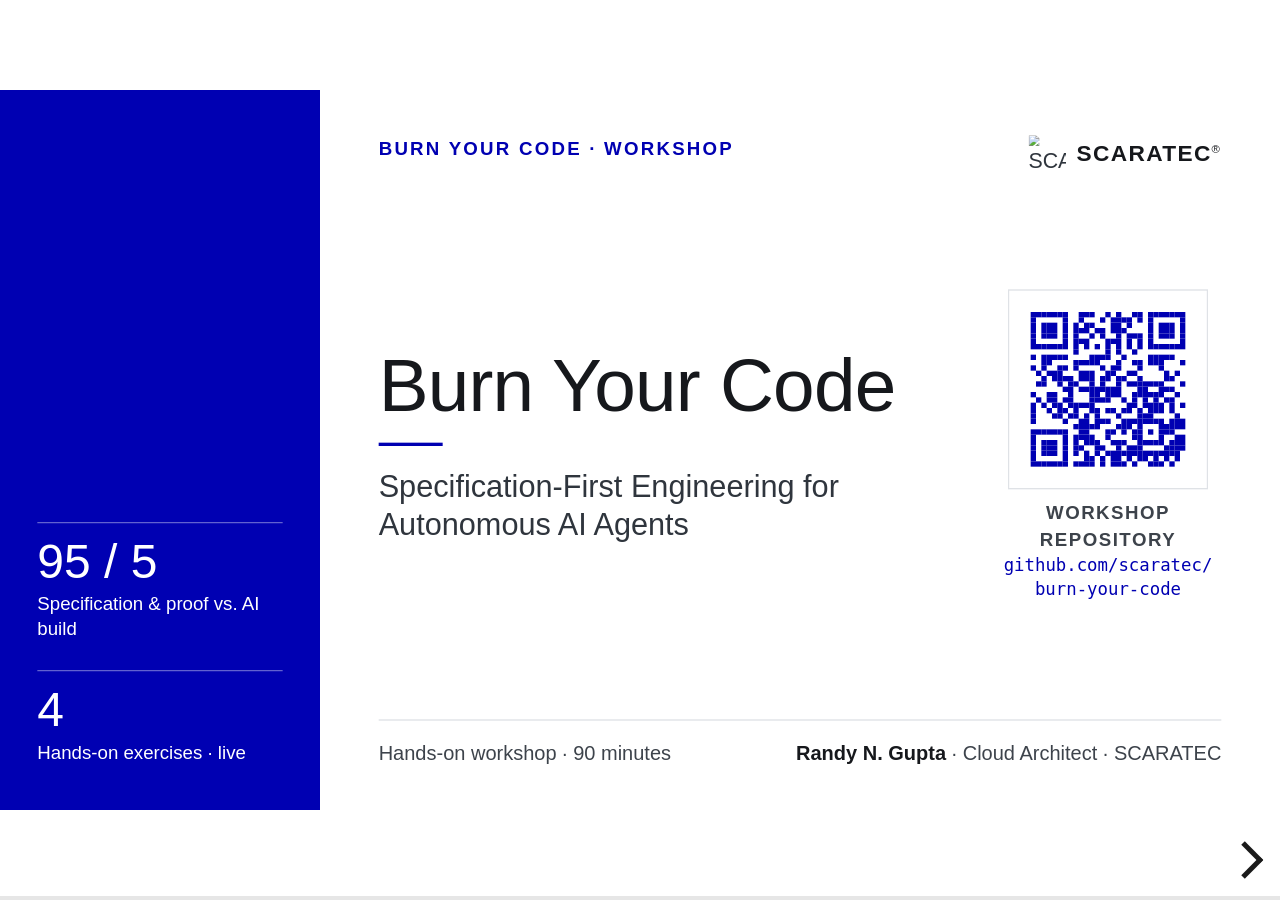
==== commit f0548cbf: "feat(facilitator): add a QR code to the workshop repository Slides 1, 12 and 25 show a QR code to gi" ====
--- a/facilitator/slides/index.html
+++ b/facilitator/slides/index.html
@@ -34,10 +34,16 @@
                 <span class="brand-word">SCARATEC<sup>®</sup></span>
               </div>
             </div>
+<div class="hero-row">
             <div class="hero-block">
               <h1 class="hero-title">Burn Your Code</h1>
               <div class="hero-rule"></div>
               <p class="hero-subtitle">Specification-First Engineering for Autonomous AI Agents</p>
+            </div>
+            <figure class="qr-card">
+              <img class="qr-img" src="media/qr-github-repo.svg" alt="QR code linking to github.com/scaratec/burn-your-code">
+              <figcaption><span class="qr-label">Workshop repository</span>github.com/scaratec/<br>burn-your-code</figcaption>
+            </figure>
             </div>
             <div class="split-footer">
               <span>Hands-on workshop · 90 minutes</span>
@@ -148,6 +154,9 @@
             </table>
           </div>
         </div>
+        <aside class="notes">
+          Ninety minutes, four exercises, one question. Everything you need is in the repository; if you fall behind, every exercise has a checkpoint.
+        </aside>
       </section>
 
       <!-- 4 · Vibe coding builds a house of cards -->
@@ -208,6 +217,9 @@
             </div>
           </div>
         </div>
+        <aside class="notes">
+          Ninety-five percent of the work is understanding, deciding and making it verifiable. The AI does the last five percent — and then the code is something you can throw away and rebuild.
+        </aside>
       </section>
 
       <!-- 6 · The specification triad -->
@@ -248,10 +260,13 @@
               </tbody>
             </table>
             <div class="callout-bar">
-              All of it is Markdown and Gherkin: one agent can read the whole specification in one context window.
-            </div>
-          </div>
-        </div>
+              ADRs, LIMs and feature files are plain Markdown and Gherkin; the small Python steps only run the features against the system. One agent can read the whole specification in one context window.
+            </div>
+          </div>
+        </div>
+        <aside class="notes">
+          Three registers, all text: why (ADR), where not yet (LIM), what (feature file plus black-box steps). Small enough that one agent reads all of it at once.
+        </aside>
       </section>
 
       <!-- 7 · Five phases, one rule -->
@@ -293,12 +308,12 @@
               </div>
             </div>
             <div class="callout-bar callout-bar--dark">
-              <strong>Feedback loop rule:</strong> whatever the critic, the audit or reality finds changes the ADR, LIM or feature file first — never the code directly.
-            </div>
-          </div>
-        </div>
-        <aside class="notes">
-          Today you walk through phases 1, 2, 3 and 5. Phase 4 is the bonus.
+              <strong>Feedback loop rule:</strong> a gap the critic, the audit or reality finds changes the ADR, LIM or feature file first — never the code directly. A failing scenario is just a bug: fix the code.
+            </div>
+          </div>
+        </div>
+        <aside class="notes">
+          Today you walk through phases 1, 2, 3 and 5. Phase 4 is the bonus. Make the distinction explicit: a gap in the specification goes back to ADR, LIM or feature file; code that fails an existing scenario is simply fixed — that is what the agent does in exercise 4.
         </aside>
       </section>
 
@@ -337,6 +352,9 @@
             </div>
           </div>
         </div>
+        <aside class="notes">
+          Set the scene before you press play: a real security-focused MCP server, read-only specification, zero lines of server code, one prompt.
+        </aside>
       </section>
 
       <!-- 9 · Video (Dark) -->
@@ -451,6 +469,9 @@
             </div>
           </div>
         </div>
+        <aside class="notes">
+          One minute on the domain: collars send pings, the service decides inside or outside. Today only milestone 1 — a small CLI the tests call in milliseconds.
+        </aside>
       </section>
 
       <!-- 12 · Setup check (Dark) -->
@@ -482,7 +503,7 @@
                 <pre class="cmd-pre cmd-pre--compact">agy --model gemini-3.8-flash-high --mode auto <span class="nowrap">-i "$(cat exercises/&lt;exercise&gt;/PROMPT.md)"</span></pre>
               </div>
 
-              <div class="setup-row-2">
+              <div class="setup-row-2 setup-row-2--qr">
                 <div class="ex-card ex-card--warn">
                   <p class="ex-card-title">◆ FIRST TIME IN FOLDER</p>
                   <p>Not prepared? Run <code class="code-inline">agy</code> once in this folder, answer "Yes, I trust this folder", <code class="code-inline">/exit</code> — then start the exercise.</p>
@@ -491,10 +512,17 @@
                   <p class="ex-card-title">RECOVERY &amp; BACKUP</p>
                   <p>Behind? <code class="code-inline">make exN-start</code> jumps in, <code class="code-inline">make exN-solution</code> loads the reference. Backups go to <code class="code-inline">.workshop-backup/</code>.</p>
                 </div>
-              </div>
-            </div>
-          </div>
-        </div>
+                <figure class="qr-card qr-card--dark">
+                  <img class="qr-img" src="media/qr-github-repo.svg" alt="QR code linking to github.com/scaratec/burn-your-code">
+                  <figcaption><span class="qr-label">Not cloned yet?</span>scan to open</figcaption>
+                </figure>
+              </div>
+            </div>
+          </div>
+        </div>
+        <aside class="notes">
+          Everybody runs make check now. Walk around. Anyone red: pair them with a neighbour. Remind them: a checkpoint never loses work, it backs it up first.
+        </aside>
       </section>
 
       <!-- 13 · The question of the day -->
@@ -523,51 +551,56 @@
                   <span class="polygon-panel-title">HOMEPASTURE POLYGON</span>
                   <span class="polygon-panel-meta">ray casting = ??</span>
                 </div>
-                <svg class="polygon-svg" viewBox="0 0 772 620" role="img" aria-label="HomePasture polygon showing a square marker on an edge and a diamond marker on a vertex with dashed ray casting arrows">
-                  <defs>
-                    <marker id="ray-arrow" viewBox="0 0 12 12" refX="10" refY="6" markerWidth="10" markerHeight="10" orient="auto">
-                      <path d="M 0 1 L 12 6 L 0 11 z" fill="#3d434b"></path>
-                    </marker>
-                  </defs>
+                <svg class="polygon-svg" viewBox="0 0 600 265" role="img" aria-label="HomePasture four-vertex polygon with a square marker on the east edge midpoint and a diamond marker on vertex 2">
                   <!-- Subtle coordinate grid -->
                   <g stroke="#dfe2e6" stroke-width="1">
-                    <line x1="20" y1="120" x2="752" y2="120"></line>
-                    <line x1="20" y1="240" x2="752" y2="240"></line>
-                    <line x1="20" y1="360" x2="752" y2="360"></line>
-                    <line x1="20" y1="480" x2="752" y2="480"></line>
-                    <line x1="160" y1="20" x2="160" y2="560"></line>
-                    <line x1="340" y1="20" x2="340" y2="560"></line>
-                    <line x1="520" y1="20" x2="520" y2="560"></line>
-                    <line x1="700" y1="20" x2="700" y2="560"></line>
+                    <line x1="0" y1="60" x2="600" y2="60"></line>
+                    <line x1="0" y1="120" x2="600" y2="120"></line>
+                    <line x1="0" y1="180" x2="600" y2="180"></line>
+                    <line x1="0" y1="240" x2="600" y2="240"></line>
+                    <line x1="120" y1="0" x2="120" y2="265"></line>
+                    <line x1="240" y1="0" x2="240" y2="265"></line>
+                    <line x1="360" y1="0" x2="360" y2="265"></line>
+                    <line x1="480" y1="0" x2="480" y2="265"></line>
                   </g>
-                  <!-- Pasture polygon -->
-                  <polygon points="84,188 456,118 614,330 416,526 128,456" fill="#eef0ff" stroke="#0000b2" stroke-width="5"></polygon>
-                  <!-- Vertices -->
-                  <circle cx="84" cy="188" r="8" fill="#0000b2"></circle>
-                  <circle cx="456" cy="118" r="8" fill="#0000b2"></circle>
-                  <circle cx="416" cy="526" r="8" fill="#0000b2"></circle>
-                  <circle cx="128" cy="456" r="8" fill="#0000b2"></circle>
-                  <!-- Ray-casting arrows -->
-                  <line x1="286" y1="153" x2="736" y2="153" stroke="#3d434b" stroke-width="3.5" stroke-dasharray="12 8" marker-end="url(#ray-arrow)"></line>
-                  <line x1="634" y1="330" x2="736" y2="330" stroke="#3d434b" stroke-width="3.5" stroke-dasharray="12 8" marker-end="url(#ray-arrow)"></line>
-                  <!-- Point on Edge (Square) -->
-                  <rect x="256" y="139" width="28" height="28" fill="#0000b2" stroke="#ffffff" stroke-width="3"></rect>
-                  <line x1="270" y1="78" x2="270" y2="138" stroke="#0000b2" stroke-width="3"></line>
-                  <rect x="140" y="20" width="260" height="58" fill="#ffffff" stroke="#0000b2" stroke-width="3"></rect>
-                  <text x="270" y="59" text-anchor="middle" font-family="Roboto Mono, monospace" font-weight="700" font-size="28" fill="#0000b2">■ ON EDGE</text>
-                  <!-- Point on Vertex (Diamond) -->
-                  <polygon points="614,308 636,330 614,352 592,330" fill="#a1121b" stroke="#ffffff" stroke-width="3"></polygon>
-                  <line x1="614" y1="354" x2="614" y2="414" stroke="#a1121b" stroke-width="3"></line>
-                  <rect x="444" y="414" width="288" height="58" fill="#ffffff" stroke="#a1121b" stroke-width="3"></rect>
-                  <text x="588" y="453" text-anchor="middle" font-family="Roboto Mono, monospace" font-weight="700" font-size="28" fill="#a1121b">◆ ON VERTEX</text>
-                  <!-- Center & Axis Labels -->
-                  <text x="330" y="334" text-anchor="middle" font-family="Roboto Mono, monospace" font-weight="700" font-size="30" fill="#0000b2">INSIDE?</text>
-                  <text x="20" y="604" font-family="Roboto Mono, monospace" font-weight="500" font-size="28" fill="#3d434b">lon / lat</text>
+                  <!-- Real HomePasture 4-vertex polygon -->
+                  <polygon points="20,143 577,245 580,77 286,20" fill="#eef0ff" stroke="#0000b2" stroke-width="4"></polygon>
+                  <!-- Vertices 1 (W), 3 (NE), 4 (N) -->
+                  <circle cx="20" cy="143" r="6" fill="#0000b2" stroke="#ffffff" stroke-width="2"></circle>
+                  <circle cx="580" cy="77" r="6" fill="#0000b2" stroke="#ffffff" stroke-width="2"></circle>
+                  <circle cx="286" cy="20" r="6" fill="#0000b2" stroke="#ffffff" stroke-width="2"></circle>
+                  <!-- Point on East Edge Midpoint (578.5, 161) — Square -->
+                  <line x1="548" y1="161" x2="566" y2="161" stroke="#0000b2" stroke-width="3"></line>
+                  <rect x="567.5" y="150" width="22" height="22" fill="#0000b2" stroke="#ffffff" stroke-width="2.5"></rect>
+                  <rect x="358" y="137" width="190" height="48" fill="#ffffff" stroke="#0000b2" stroke-width="2.5"></rect>
+                  <text x="453" y="171" text-anchor="middle" font-family="Roboto Mono, monospace" font-weight="700" font-size="28" fill="#0000b2">■ ON EDGE</text>
+                  <!-- Point on Vertex 2 (577, 245) — Diamond -->
+                  <line x1="334" y1="245" x2="560" y2="245" stroke="#a1121b" stroke-width="3"></line>
+                  <polygon points="577,230 592,245 577,260 562,245" fill="#a1121b" stroke="#ffffff" stroke-width="2.5"></polygon>
+                  <rect x="110" y="213" width="224" height="48" fill="#ffffff" stroke="#a1121b" stroke-width="2.5"></rect>
+                  <text x="222" y="247" text-anchor="middle" font-family="Roboto Mono, monospace" font-weight="700" font-size="28" fill="#a1121b">◆ ON VERTEX</text>
+                  <!-- North indicator & inside label -->
+                  <text x="18" y="40" font-family="Roboto Mono, monospace" font-weight="700" font-size="28" fill="#3d434b">N ↑</text>
+                  <text x="245" y="138" text-anchor="middle" font-family="Roboto Mono, monospace" font-weight="700" font-size="28" fill="#0000b2">INSIDE?</text>
                 </svg>
-              </div>
-            </div>
-          </div>
-        </div>
+                <div class="polygon-legend">
+                  <div class="polygon-legend-row">
+                    <span class="legend-chip legend-chip--edge">■ East edge midpoint</span>
+                    <span class="legend-coord">9.6147147, 53.2277610</span>
+                  </div>
+                  <div class="polygon-legend-row">
+                    <span class="legend-chip legend-chip--vertex">◆ Vertex 2 · south-east</span>
+                    <span class="legend-coord">9.6147013, 53.2273050</span>
+                  </div>
+                  <div class="polygon-legend-meta">4 vertices · north is up · lon, lat</div>
+                </div>
+              </div>
+            </div>
+          </div>
+        </div>
+        <aside class="notes">
+          Ask the room before the exercise: hands up for inside, hands up for outside. Both camps exist — and the specification says nothing.
+        </aside>
       </section>
 
       <!-- 14 · Exercise 1 · Decide the fence · 12 min (Dark) -->
@@ -607,6 +640,9 @@
             </div>
           </div>
         </div>
+        <aside class="notes">
+          Twelve minutes. The agent asks three questions, one at a time. Answer as for a real product. Done when ADR-0005 exists and both indexes list it. If agy asks before every file read: /exit and restart.
+        </aside>
       </section>
 
       <!-- 15 · Debrief 1 -->
@@ -636,6 +672,9 @@
             </div>
           </div>
         </div>
+        <aside class="notes">
+          Three minutes. Show of hands: who chose outside? Both are fine — written down. Reveal the reference. Point out what the LIM does: it stops the next agent from 'fixing' a deliberate gap.
+        </aside>
       </section>
 
       <!-- 16 · Exercise 2 · Make it red · 13 min (Dark) -->
@@ -675,6 +714,9 @@
             </div>
           </div>
         </div>
+        <aside class="notes">
+          Thirteen minutes. Error paths first, then the scenario outline. The suite must turn RED while the 16 old scenarios stay green. Teams with their own outside decision get different red rows — fine.
+        </aside>
       </section>
 
       <!-- 17 · Debrief 2 -->
@@ -688,11 +730,11 @@
             <span class="slide-index">17 / 25</span>
           </div>
           <div class="slide-body">
-            <div class="debrief-stack">
-              <div class="stat-grid-3">
+            <div class="debrief-stack debrief-stack--compact">
+              <div class="stat-grid-4">
                 <div class="stat-card">
                   <p class="stat-num">4</p>
-                  <p class="stat-desc">vertices (on the fence)</p>
+                  <p class="stat-desc">vertices</p>
                 </div>
                 <div class="stat-card">
                   <p class="stat-num">4</p>
@@ -700,20 +742,30 @@
                 </div>
                 <div class="stat-card">
                   <p class="stat-num">4</p>
-                  <p class="stat-desc">negative controls 0.1 m from the fence</p>
+                  <p class="stat-desc">tolerance checks (half &amp; twice <code class="code-inline">1e-9°</code>)</p>
+                </div>
+                <div class="stat-card">
+                  <p class="stat-num">4</p>
+                  <p class="stat-desc">negative controls 0.1 m from fence</p>
                 </div>
               </div>
               <div class="debrief-card debrief-card--red">
-                <p class="debrief-label">■ RED · 24 PASSED, 4 FAILED (12 ROWS)</p>
-                <p class="debrief-text">The old code says "outside" for some points on the fence and "inside" for others.</p>
+                <p class="debrief-label">■ RED · 26 PASSED, 6 FAILED (16 ROWS)</p>
+                <p class="debrief-text">The old code says "outside" for some points on the fence and "inside" for others — and knows no tolerance.</p>
               </div>
               <div class="debrief-card">
-                <p class="debrief-label">ANTI-CHEAT DESIGN</p>
-                <p class="debrief-text">Without the negative controls, a huge tolerance would also turn green.</p>
-              </div>
-            </div>
-          </div>
-        </div>
+                <p class="debrief-label">TOLERANCE BOUNDS</p>
+                <p class="debrief-text">The tolerance rows bound the rule: a tolerance below half of <code class="code-inline">1e-9</code>° or from twice of it no longer turns green. They narrow the range — they do not prove the exact value.</p>
+              </div>
+              <div class="callout-bar callout-bar--blue callout-bar--compact">
+                From exercise 3 on, everybody works on the reference decision.
+              </div>
+            </div>
+          </div>
+        </div>
+        <aside class="notes">
+          Three minutes. Ask: why do the eastern points fail? Then explain the tolerance rows: half the tolerance must be inside, twice must be outside — a bounded range, not proof of the exact value; that is what GREEN can and cannot tell you. Announce that make ex3-start puts everybody on the reference decision.
+        </aside>
       </section>
 
       <!-- 18 · Exercise 3 · Let the critic find the bugs · 13 min (Dark) -->
@@ -753,6 +805,9 @@
             </div>
           </div>
         </div>
+        <aside class="notes">
+          Thirteen minutes. Everybody runs make ex3-start, then a NEW agent session — the critic must not be the author. Count how many of the five it finds.
+        </aside>
       </section>
 
       <!-- 19 · Reveal: the five defects -->
@@ -805,7 +860,7 @@
           </div>
         </div>
         <aside class="notes">
-          Ask for a show of hands: who found all five? Who got findings that are not on this list — are they real?
+          Four minutes. Show of hands: who found all five? Who got findings that are not on this list — are they real? A common one: the malformed-envelope rule of ADR-0002 has no scenario — correct, and recorded in LIM-0003. That is what a LIM is for.
         </aside>
       </section>
 
@@ -839,13 +894,16 @@
               <div class="ex-card ex-card--done">
                 <p class="ex-card-title">✓ DONE WHEN</p>
                 <ul class="ex-list">
-                  <li><code class="code-inline">make test-mi1</code> is <span class="status-badge status-badge--dark-green">▲ GREEN</span> with 28 scenarios</li>
-                  <li>Nothing under <code class="code-inline">governance/</code> or <code class="code-inline">bdd/</code> changed</li>
+                  <li><code class="code-inline">make test-mi1</code> is <span class="status-badge status-badge--dark-green">▲ GREEN</span> with 32 scenarios</li>
+                  <li><code class="code-inline">make spec-check</code> says <code class="code-inline">governance/</code> and <code class="code-inline">bdd/</code> are unchanged</li>
                 </ul>
               </div>
             </div>
           </div>
         </div>
+        <aside class="notes">
+          Fifteen minutes. make ex4-start removes all code and lists what it removed. Any language with a local toolchain; Python always works. Done when 32 green and make spec-check is clean. Fast teams: the bonus.
+        </aside>
       </section>
 
       <!-- 21 · Debrief 4 -->
@@ -871,12 +929,15 @@
                 </div>
               </div>
               <div class="metric-monolith">
-                <p class="metric-monolith-num">3–7 min</p>
-                <p class="metric-monolith-text">In our dry runs Gemini 3.8 Flash needed 3 to 7 minutes.</p>
-              </div>
-            </div>
-          </div>
-        </div>
+                <p class="metric-monolith-num">3–4 min</p>
+                <p class="metric-monolith-text">In our dry runs Gemini 3.8 Flash needed 3 to 4 minutes in Python.</p>
+              </div>
+            </div>
+          </div>
+        </div>
+        <aside class="notes">
+          Three minutes. Hands up per language. Same specification, different code, same fence rule. If an agent edited the specification, that is the discussion: the rule says read-only.
+        </aside>
       </section>
 
       <!-- 22 · Bonus · Can the tests cheat? (Dark) -->
@@ -913,6 +974,9 @@
             </div>
           </div>
         </div>
+        <aside class="notes">
+          For fast teams only. The step file computes the answer itself, so the suite goes green although the code is wrong. The auditor should find exactly that.
+        </aside>
       </section>
 
       <!-- 23 · Take home -->
@@ -942,6 +1006,9 @@
             </div>
           </div>
         </div>
+        <aside class="notes">
+          Three sentences to take home. Ask one person what they will try on Monday.
+        </aside>
       </section>
 
       <!-- 24 · Going further -->
@@ -987,6 +1054,9 @@
             </div>
           </div>
         </div>
+        <aside class="notes">
+          Point to the repository: the full five-phase cycle and milestones 2 to 4 up to Cloud Run are there for self-study.
+        </aside>
       </section>
 
       <!-- 25 · Thank you -->
@@ -1010,17 +1080,26 @@
                 <span class="brand-word">SCARATEC<sup>®</sup></span>
               </div>
             </div>
+<div class="hero-row">
             <div class="hero-block">
               <h2 class="hero-title">Thank you</h2>
               <div class="hero-rule"></div>
               <p class="hero-subtitle">Randy N. Gupta · Cloud Architect · SCARATEC</p>
             </div>
+            <figure class="qr-card">
+              <img class="qr-img" src="media/qr-github-repo.svg" alt="QR code linking to github.com/scaratec/burn-your-code">
+              <figcaption><span class="qr-label">Workshop repository</span>github.com/scaratec/<br>burn-your-code</figcaption>
+            </figure>
+            </div>
             <div class="split-footer">
               <span><strong>gupta@scaratec.com</strong> · www.scaratec.com</span>
               <span>github.com/scaratec/burn-your-code</span>
             </div>
           </div>
         </div>
+        <aside class="notes">
+          Thank you. Questions — and: the material is public, you may run this workshop yourselves.
+        </aside>
       </section>
 
     </div>
--- a/facilitator/slides/deck.css
+++ b/facilitator/slides/deck.css
@@ -1060,8 +1060,57 @@
 
 .polygon-svg {
   width: 772px;
-  height: 620px;
+  height: auto;
+  aspect-ratio: 600 / 265;
   display: block;
+}
+
+.polygon-legend {
+  margin-top: 18px;
+  padding-top: 18px;
+  border-top: 2px solid var(--linie);
+  display: flex;
+  flex-direction: column;
+  gap: 10px;
+}
+
+.polygon-legend-row {
+  display: flex;
+  justify-content: space-between;
+  align-items: baseline;
+  gap: 20px;
+  font-size: 28px;
+  line-height: 1.3;
+}
+
+.legend-chip {
+  font-family: var(--font-mono);
+  font-weight: 700;
+  font-size: 28px;
+}
+
+.legend-chip--edge {
+  color: var(--akzent);
+}
+
+.legend-chip--vertex {
+  color: var(--halt);
+}
+
+.legend-coord {
+  font-family: var(--font-mono);
+  font-weight: 500;
+  font-size: 28px;
+  color: var(--tinte);
+  font-feature-settings: "zero" 1;
+}
+
+.polygon-legend-meta {
+  font-family: var(--font-mono);
+  font-size: 28px;
+  line-height: 1.3;
+  color: var(--leise);
+  margin-top: 4px;
 }
 
 /* Exercise Workbench (Slides 14, 16, 18, 20, 22) */
@@ -1263,6 +1312,25 @@
   gap: 24px;
 }
 
+.debrief-stack--compact {
+  gap: 18px;
+}
+
+.debrief-stack--compact .debrief-card {
+  padding: 22px 32px;
+}
+
+.debrief-stack--compact .debrief-text {
+  font-size: 30px;
+  line-height: 1.32;
+}
+
+.callout-bar--compact {
+  margin-top: 0;
+  padding: 20px 32px;
+  font-size: 32px;
+}
+
 .debrief-card {
   background: var(--flaeche);
   border-left: 6px solid var(--akzent);
@@ -1300,11 +1368,31 @@
   margin: 0;
 }
 
-/* Slide 17: 12 rows stats */
+/* Slide 17: 16 rows stats */
 .stat-grid-3 {
   display: grid;
   grid-template-columns: repeat(3, 1fr);
   gap: 28px;
+}
+
+.stat-grid-4 {
+  display: grid;
+  grid-template-columns: repeat(4, 1fr);
+  gap: 20px;
+}
+
+.stat-grid-4 .stat-card {
+  padding: 22px 24px;
+}
+
+.stat-grid-4 .stat-num {
+  font-size: 58px;
+  margin-bottom: 8px;
+}
+
+.stat-grid-4 .stat-desc {
+  font-size: 28px;
+  line-height: 1.3;
 }
 
 .stat-card {
@@ -1487,3 +1575,75 @@
 html.print-pdf .video-print-poster {
   display: block !important;
 }
+
+
+/* QR code to the public workshop repository (slides 1, 12, 25) */
+.hero-row {
+  display: flex;
+  align-items: center;
+  justify-content: space-between;
+  gap: 48px;
+}
+
+.hero-row .hero-block {
+  flex: 1;
+}
+
+.qr-card {
+  margin: 0;
+  flex: 0 0 auto;
+  max-width: 340px;
+  display: flex;
+  flex-direction: column;
+  align-items: center;
+  gap: 16px;
+}
+
+.qr-img {
+  width: 300px;
+  height: 300px;
+  display: block;
+  border: 2px solid var(--linie);
+}
+
+.qr-card figcaption {
+  display: flex;
+  flex-direction: column;
+  align-items: center;
+  font-family: var(--font-mono);
+  font-size: 26px;
+  color: var(--akzent);
+  text-align: center;
+}
+
+.qr-label {
+  font-family: var(--font-display);
+  font-size: 28px;
+  font-weight: 600;
+  letter-spacing: 0.08em;
+  text-transform: uppercase;
+  color: var(--leise);
+}
+
+.setup-row-2--qr {
+  grid-template-columns: 1fr 1fr auto;
+}
+
+.qr-card--dark {
+  justify-content: center;
+}
+
+.qr-card--dark .qr-img {
+  width: 190px;
+  height: 190px;
+  border: 0;
+}
+
+.qr-card--dark figcaption {
+  color: var(--d-akzent-stark);
+}
+
+.qr-card--dark .qr-label {
+  color: var(--d-leise);
+  font-size: 28px;
+}
